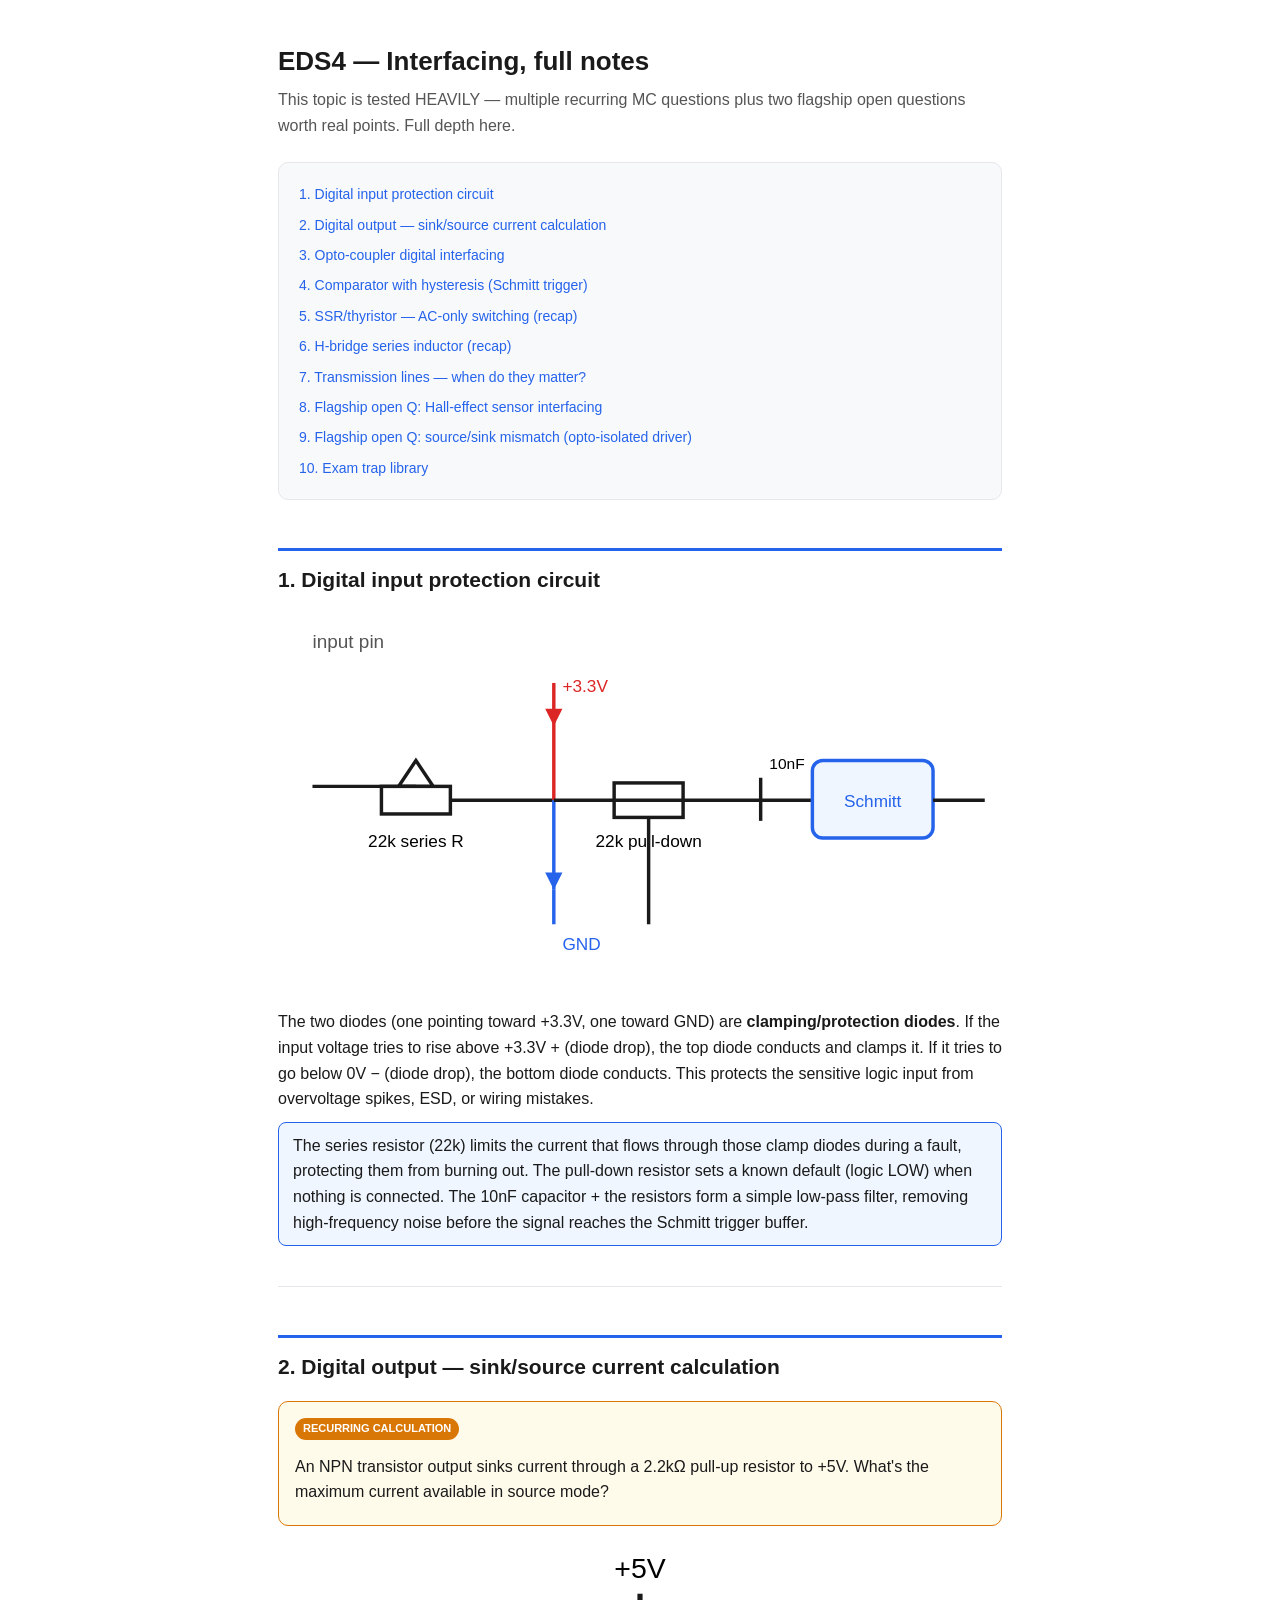
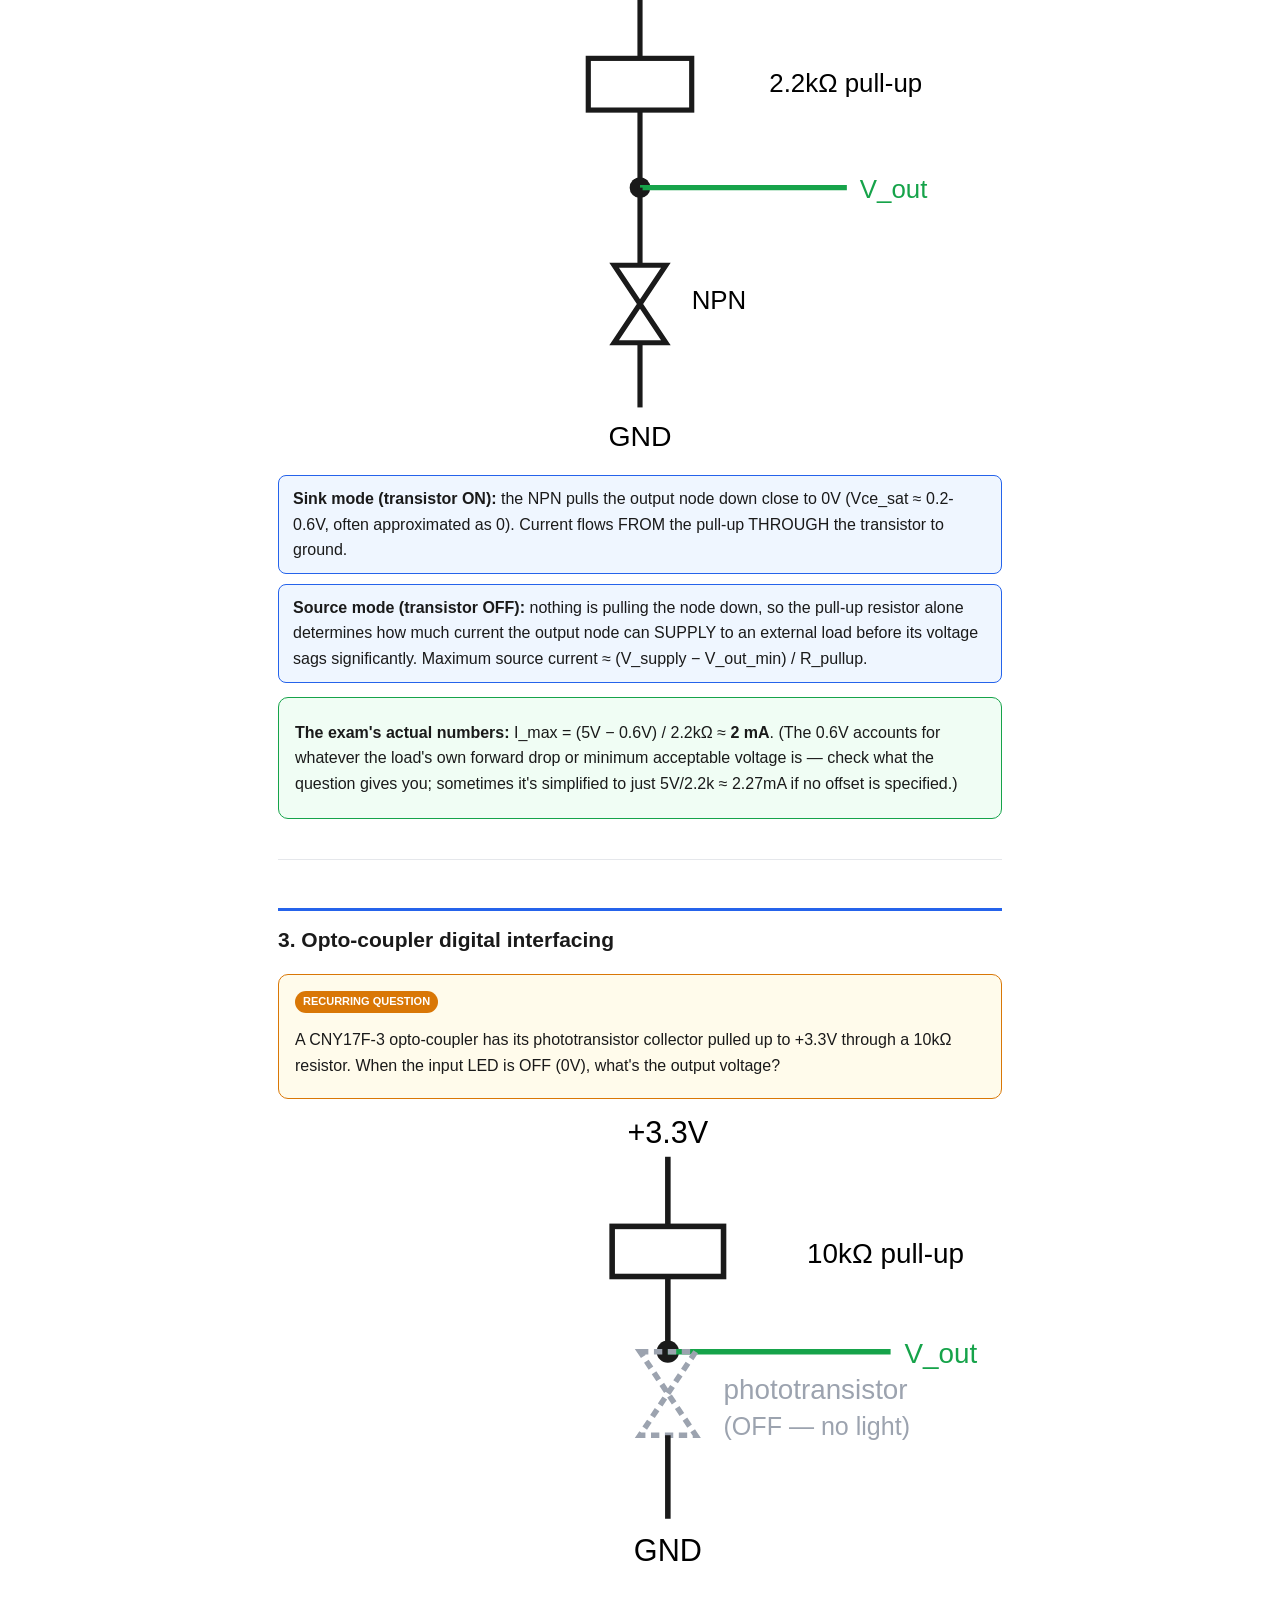
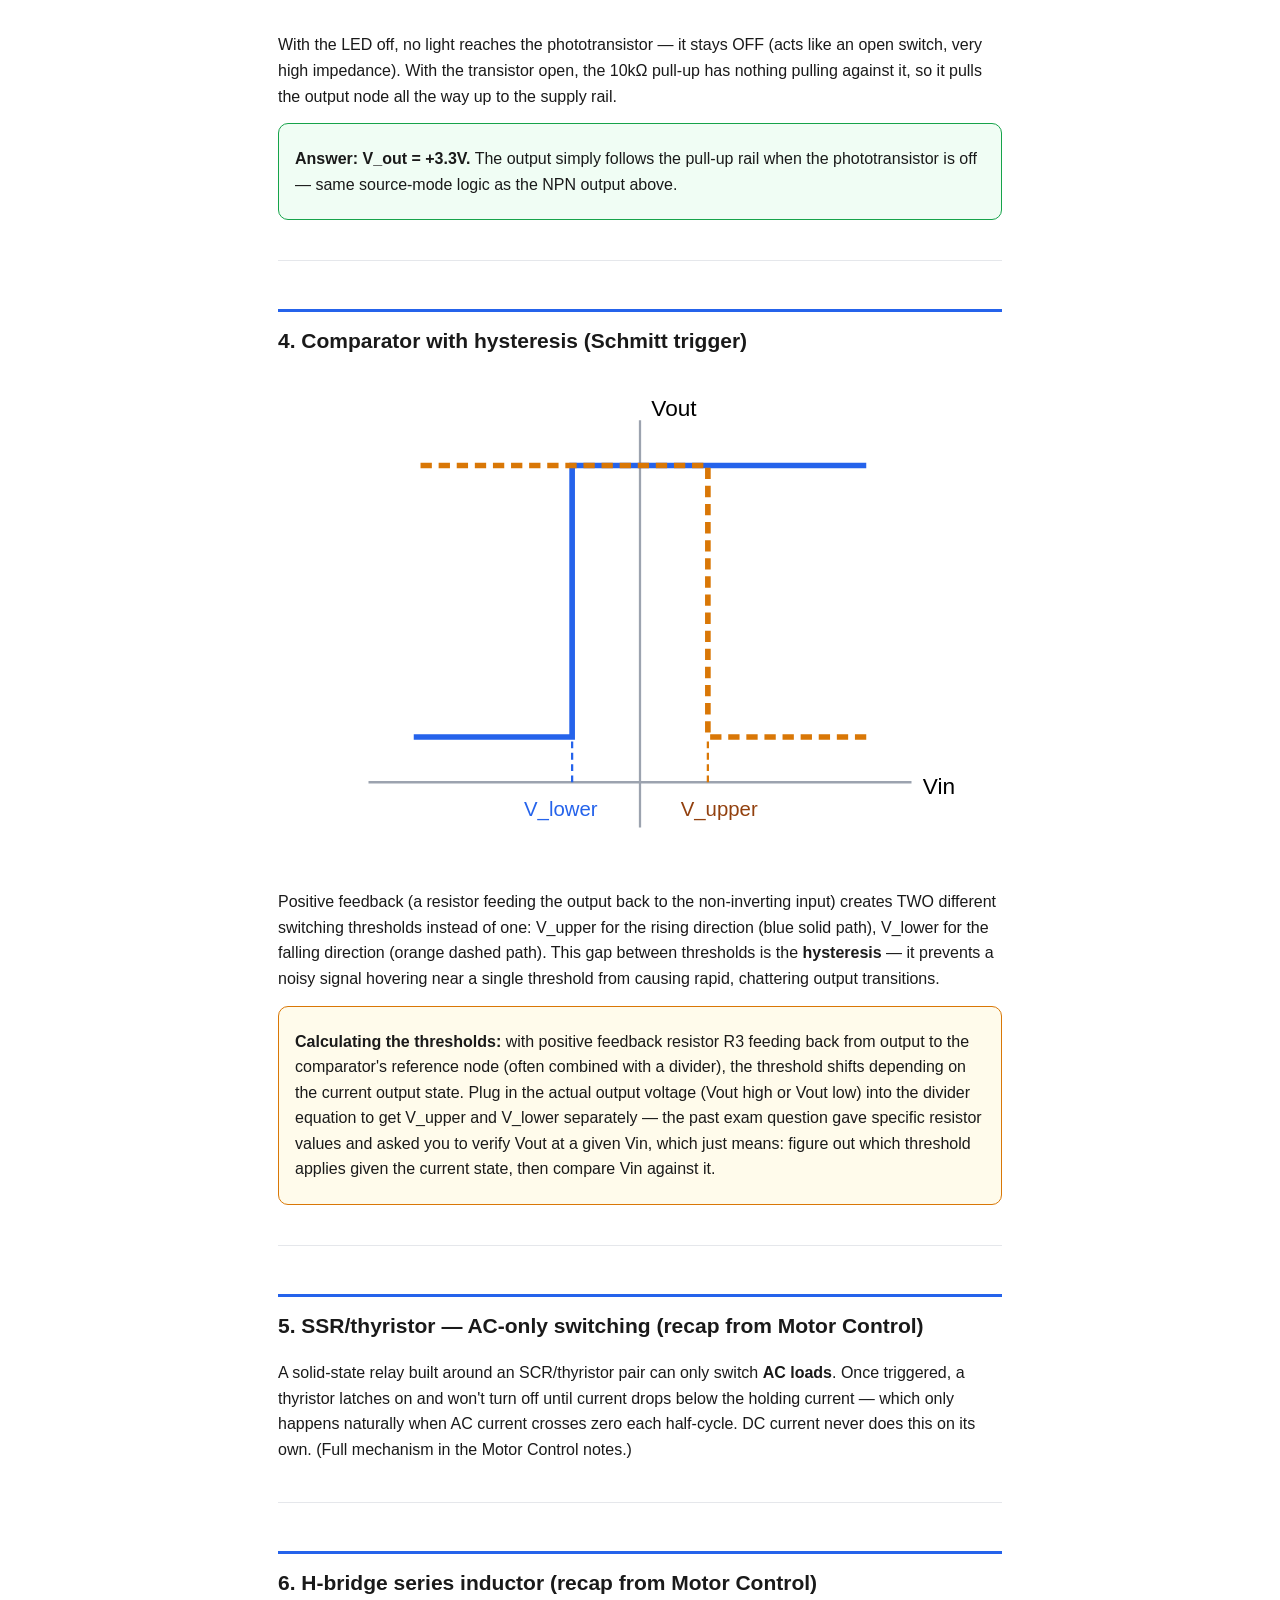
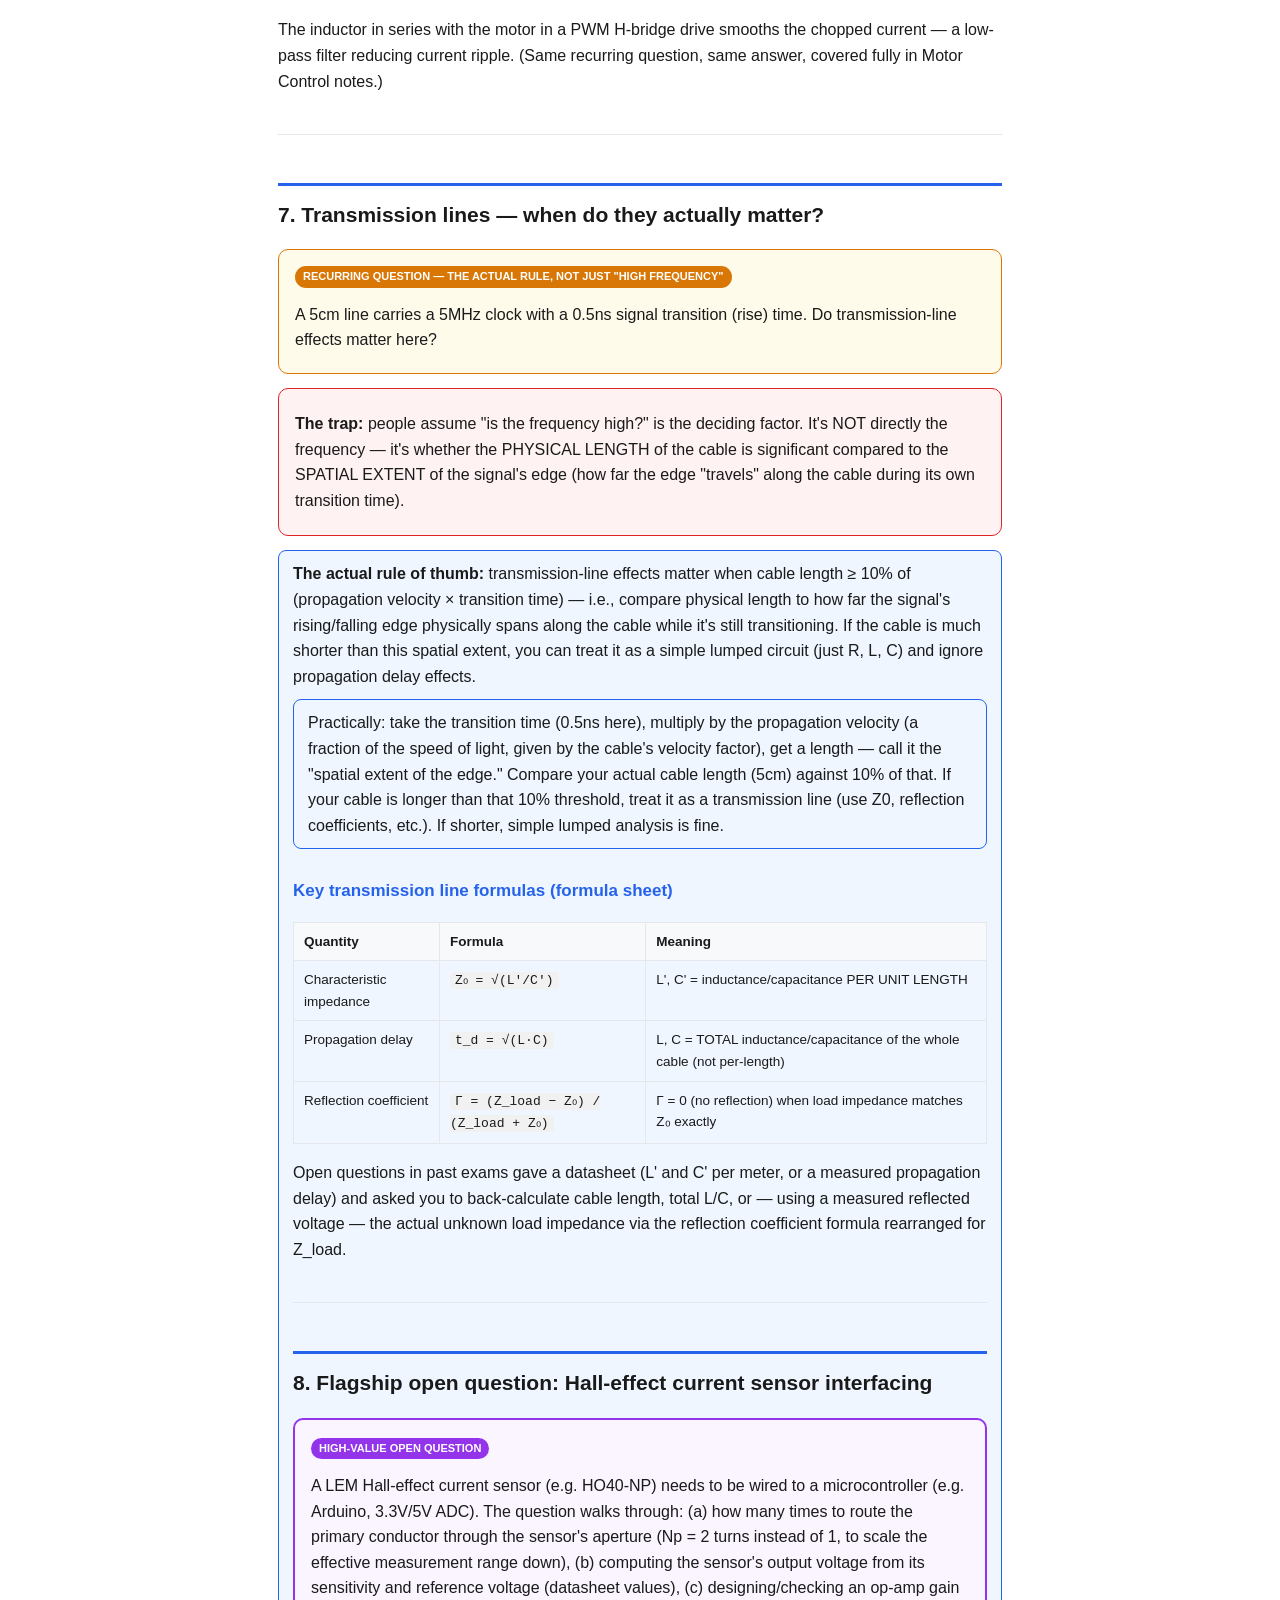
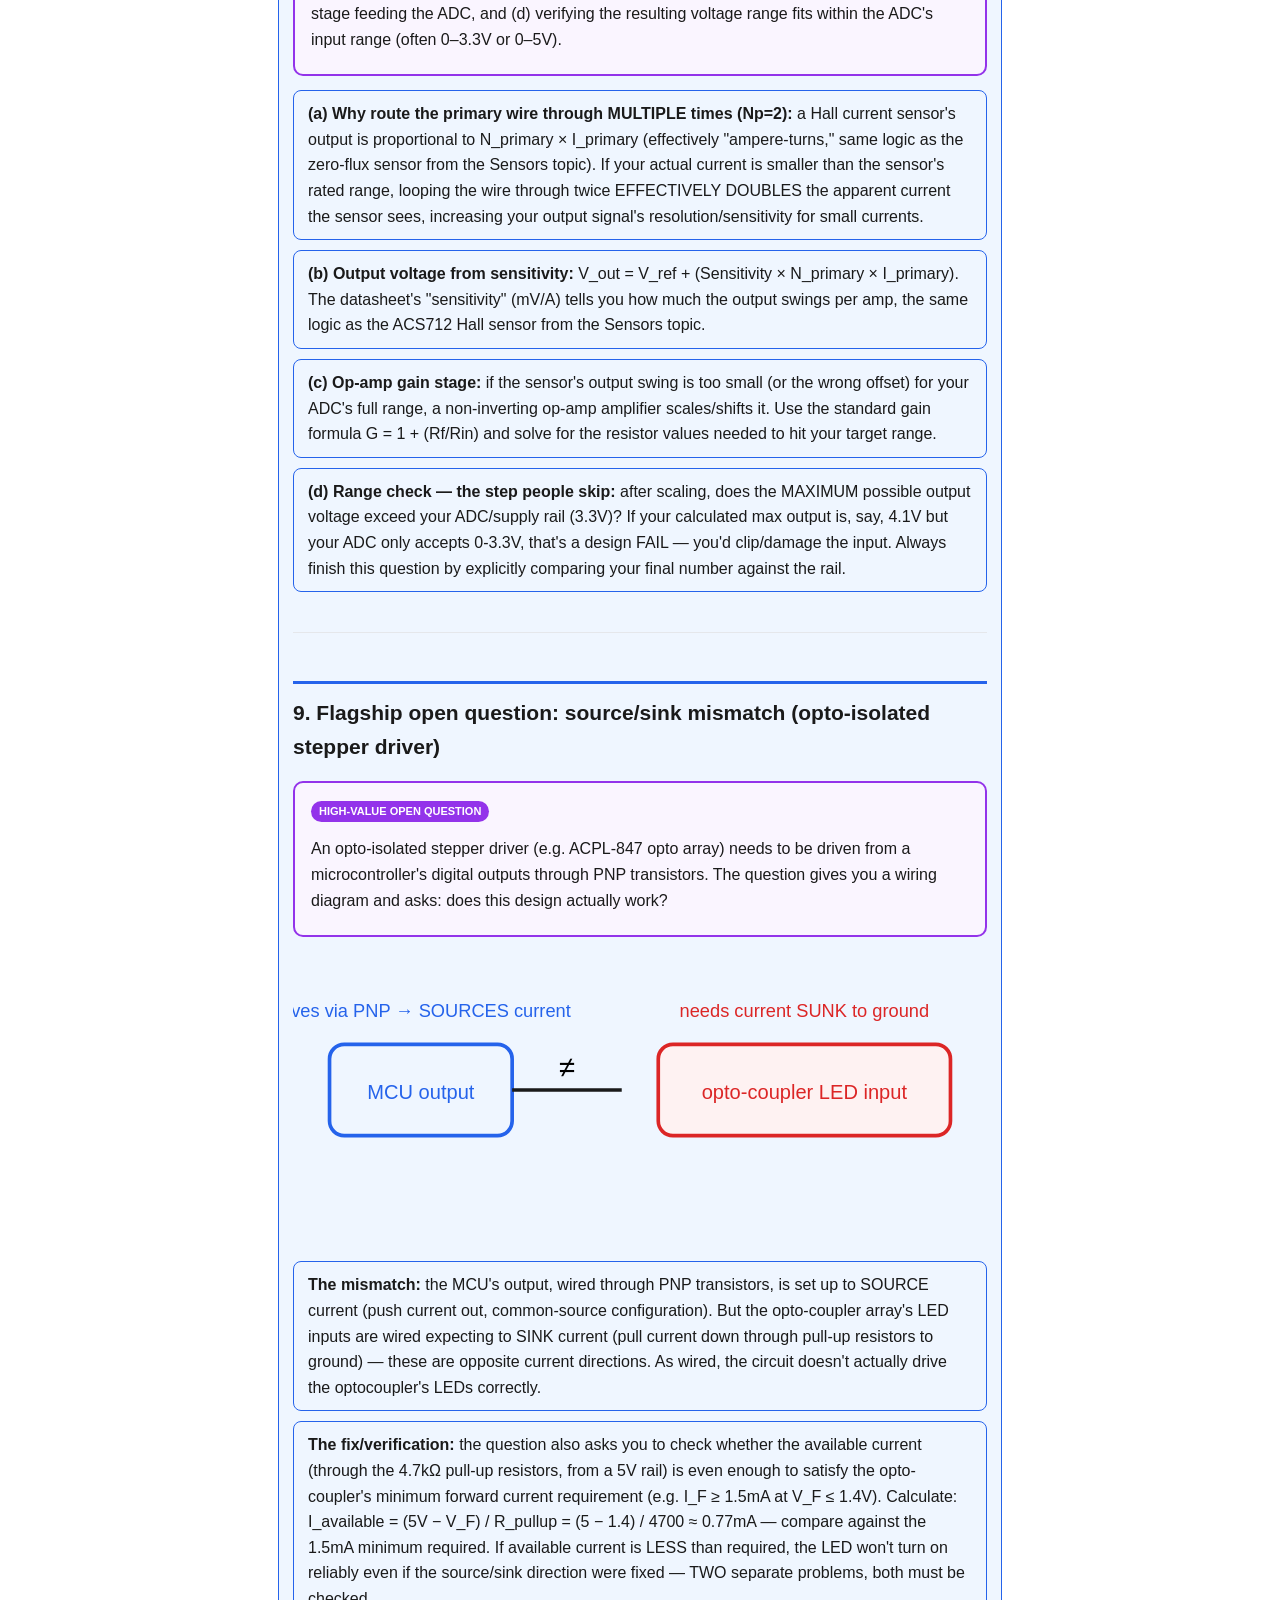
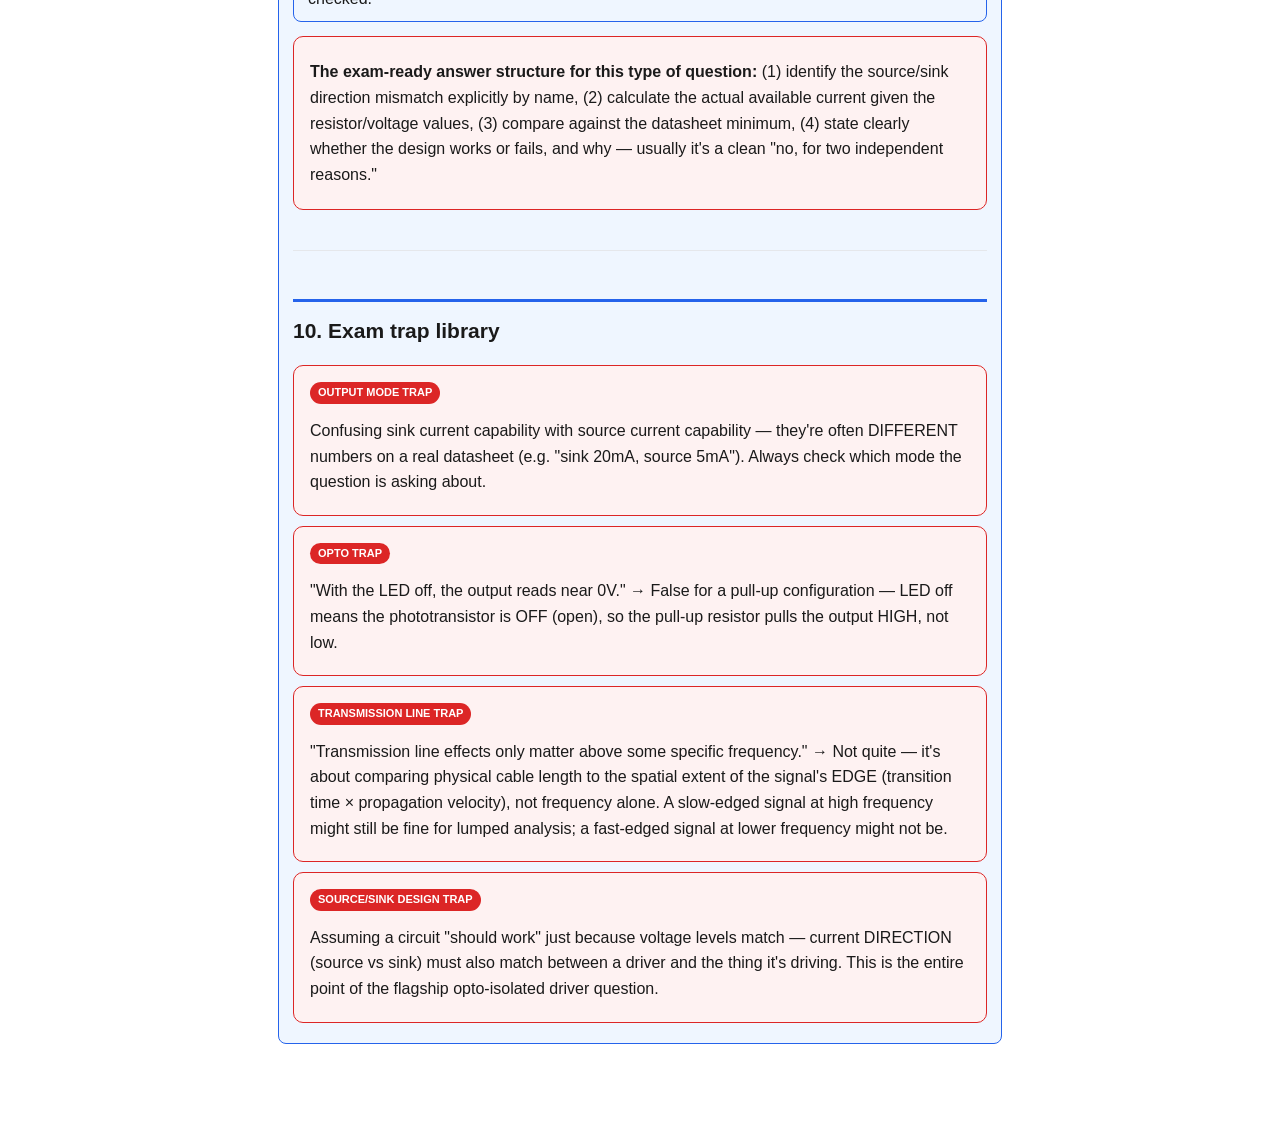
==== interfacing-notes.html @ 842807e8 "Add interfacing notes: digital I/O, opto-couplers, Schmitt trigger, transmission lines, flagship ope" ====
<!DOCTYPE html>
<html lang="en">
<head>
<meta charset="UTF-8">
<meta name="viewport" content="width=device-width, initial-scale=1.0">
<title>EDS4 Interfacing — Full Notes</title>
<style>
  :root {
    --bg: #ffffff; --ink: #1a1a1a; --sub: #555; --accent: #2563eb;
    --red: #dc2626; --green: #16a34a; --amber: #d97706; --bgcard: #f8f9fb; --border: #e5e7eb;
  }
  * { box-sizing: border-box; }
  body { margin: 0; font-family: -apple-system, BlinkMacSystemFont, 'Segoe UI', Roboto, sans-serif;
    color: var(--ink); background: var(--bg); line-height: 1.6; }
  .wrap { max-width: 760px; margin: 0 auto; padding: 24px 18px 80px; }
  h1 { font-size: 26px; margin-bottom: 4px; }
  .subtitle { color: var(--sub); margin-top: 0; margin-bottom: 24px; }
  h2 { font-size: 21px; margin-top: 48px; padding-top: 12px; border-top: 3px solid var(--accent); }
  h3 { font-size: 17px; margin-top: 28px; color: var(--accent); }
  p { margin: 8px 0; }
  .box { background: var(--bgcard); border: 1px solid var(--border); border-radius: 10px; padding: 14px 16px; margin: 14px 0; }
  .box.green { background: #f0fdf4; border-color: var(--green); }
  .box.red { background: #fef2f2; border-color: var(--red); }
  .box.amber { background: #fffbeb; border-color: var(--amber); }
  .diagram { display: flex; justify-content: center; margin: 16px 0; }
  .diagram svg { max-width: 100%; height: auto; }
  table { width: 100%; border-collapse: collapse; margin: 16px 0; font-size: 13.5px; }
  th, td { border: 1px solid var(--border); padding: 8px 10px; text-align: left; vertical-align: top; }
  th { background: var(--bgcard); font-weight: 700; }
  .toc { background: var(--bgcard); border: 1px solid var(--border); border-radius: 10px; padding: 16px 20px; }
  .toc a { display: block; padding: 4px 0; color: var(--accent); text-decoration: none; font-size: 14px; }
  code { background: #f1f1f1; padding: 1px 5px; border-radius: 4px; font-size: 13px; }
  .step { background: #eff6ff; border: 1px solid var(--accent); border-radius: 8px; padding: 10px 14px; margin: 10px 0; }
  hr { border: none; border-top: 1px solid var(--border); margin: 40px 0; }
  .trap { background: #fef2f2; border: 1px solid var(--red); border-radius: 10px; padding: 12px 16px; margin: 10px 0; }
  .trap .tag { display: inline-block; background: var(--red); color: white; font-size: 11px; font-weight: 700;
    padding: 2px 8px; border-radius: 12px; margin-bottom: 6px; text-transform: uppercase; }
  .recurring { background: #fffbeb; border: 1px solid var(--amber); border-radius: 10px; padding: 12px 16px; margin: 10px 0; }
  .recurring .tag { display: inline-block; background: var(--amber); color: white; font-size: 11px; font-weight: 700;
    padding: 2px 8px; border-radius: 12px; margin-bottom: 6px; text-transform: uppercase; }
  .flagship { background: #faf5ff; border: 2px solid #9333ea; border-radius: 10px; padding: 14px 16px; margin: 14px 0; }
  .flagship .tag { display: inline-block; background: #9333ea; color: white; font-size: 11px; font-weight: 700;
    padding: 2px 8px; border-radius: 12px; margin-bottom: 6px; text-transform: uppercase; }
</style>
</head>
<body>
<div class="wrap">

<h1>EDS4 — Interfacing, full notes</h1>
<p class="subtitle">This topic is tested HEAVILY — multiple recurring MC questions plus two flagship open questions worth real points. Full depth here.</p>

<div class="toc">
  <a href="#input">1. Digital input protection circuit</a>
  <a href="#output">2. Digital output — sink/source current calculation</a>
  <a href="#opto">3. Opto-coupler digital interfacing</a>
  <a href="#schmitt">4. Comparator with hysteresis (Schmitt trigger)</a>
  <a href="#ssr">5. SSR/thyristor — AC-only switching (recap)</a>
  <a href="#hbridge">6. H-bridge series inductor (recap)</a>
  <a href="#tline">7. Transmission lines — when do they matter?</a>
  <a href="#flagship1">8. Flagship open Q: Hall-effect sensor interfacing</a>
  <a href="#flagship2">9. Flagship open Q: source/sink mismatch (opto-isolated driver)</a>
  <a href="#traps">10. Exam trap library</a>
</div>

<!-- ============================================================ -->
<h2 id="input">1. Digital input protection circuit</h2>
<div class="diagram">
<svg viewBox="0 0 420 220" xmlns="http://www.w3.org/2000/svg">
<text x="20" y="20" font-size="11" fill="#555">input pin</text>
<line x1="20" y1="100" x2="80" y2="100" stroke="#1a1a1a" stroke-width="2"/>
<path d="M 80,85 l10,15 l-20,0 z" fill="none" stroke="#1a1a1a" stroke-width="2"/>
<rect x="60" y="100" width="40" height="16" fill="none" stroke="#1a1a1a" stroke-width="2"/>
<text x="80" y="135" text-anchor="middle" font-size="10">22k series R</text>
<line x1="100" y1="108" x2="160" y2="108" stroke="#1a1a1a" stroke-width="2"/>
<line x1="160" y1="40" x2="160" y2="60" stroke="#dc2626" stroke-width="2"/>
<path d="M 155,55 l5,10 l5,-10 z" fill="#dc2626"/>
<line x1="160" y1="60" x2="160" y2="108" stroke="#dc2626" stroke-width="2"/>
<text x="165" y="45" font-size="10" fill="#dc2626">+3.3V</text>
<line x1="160" y1="108" x2="160" y2="160" stroke="#2563eb" stroke-width="2"/>
<path d="M 155,150 l5,10 l5,-10 z" fill="#2563eb"/>
<line x1="160" y1="160" x2="160" y2="180" stroke="#2563eb" stroke-width="2"/>
<text x="165" y="195" font-size="10" fill="#2563eb">GND</text>
<rect x="195" y="98" width="40" height="20" fill="none" stroke="#1a1a1a" stroke-width="2"/>
<text x="215" y="135" text-anchor="middle" font-size="10">22k pull-down</text>
<line x1="215" y1="118" x2="215" y2="180" stroke="#1a1a1a" stroke-width="2"/>
<line x1="160" y1="108" x2="280" y2="108" stroke="#1a1a1a" stroke-width="2"/>
<line x1="280" y1="95" x2="280" y2="120" stroke="#1a1a1a" stroke-width="2"/>
<line x1="280" y1="108" x2="310" y2="108" stroke="#1a1a1a" stroke-width="2"/>
<text x="285" y="90" font-size="9">10nF</text>
<rect x="310" y="85" width="70" height="45" rx="6" fill="#eff6ff" stroke="#2563eb" stroke-width="2"/>
<text x="345" y="112" text-anchor="middle" font-size="10" fill="#2563eb">Schmitt</text>
<line x1="380" y1="108" x2="410" y2="108" stroke="#1a1a1a" stroke-width="2"/>
</svg>
</div>
<p>The two diodes (one pointing toward +3.3V, one toward GND) are <b>clamping/protection diodes</b>. If the input voltage tries to rise above +3.3V + (diode drop), the top diode conducts and clamps it. If it tries to go below 0V − (diode drop), the bottom diode conducts. This protects the sensitive logic input from overvoltage spikes, ESD, or wiring mistakes.</p>
<div class="step">The series resistor (22k) limits the current that flows through those clamp diodes during a fault, protecting them from burning out. The pull-down resistor sets a known default (logic LOW) when nothing is connected. The 10nF capacitor + the resistors form a simple low-pass filter, removing high-frequency noise before the signal reaches the Schmitt trigger buffer.</div>

<hr>
<!-- ============================================================ -->
<h2 id="output">2. Digital output — sink/source current calculation</h2>
<div class="recurring"><span class="tag">Recurring calculation</span>
<p>An NPN transistor output sinks current through a 2.2kΩ pull-up resistor to +5V. What's the maximum current available in source mode?</p>
</div>
<div class="diagram">
<svg viewBox="0 0 280 200" xmlns="http://www.w3.org/2000/svg">
<line x1="140" y1="20" x2="140" y2="45" stroke="#1a1a1a" stroke-width="2"/>
<text x="140" y="14" text-anchor="middle" font-size="11">+5V</text>
<rect x="120" y="45" width="40" height="20" fill="none" stroke="#1a1a1a" stroke-width="2"/>
<text x="190" y="58" font-size="10">2.2kΩ pull-up</text>
<line x1="140" y1="65" x2="140" y2="95" stroke="#1a1a1a" stroke-width="2"/>
<circle cx="140" cy="95" r="4" fill="#1a1a1a"/>
<line x1="140" y1="95" x2="220" y2="95" stroke="#16a34a" stroke-width="2"/>
<text x="225" y="99" font-size="10" fill="#16a34a">V_out</text>
<line x1="140" y1="95" x2="140" y2="125" stroke="#1a1a1a" stroke-width="2"/>
<path d="M 130,125 L 150,125 L 130,155 L 150,155 Z" fill="none" stroke="#1a1a1a" stroke-width="2"/>
<text x="160" y="142" font-size="10">NPN</text>
<line x1="140" y1="155" x2="140" y2="180" stroke="#1a1a1a" stroke-width="2"/>
<text x="140" y="195" text-anchor="middle" font-size="11">GND</text>
</svg>
</div>
<div class="step"><b>Sink mode (transistor ON):</b> the NPN pulls the output node down close to 0V (Vce_sat ≈ 0.2-0.6V, often approximated as 0). Current flows FROM the pull-up THROUGH the transistor to ground.</div>
<div class="step"><b>Source mode (transistor OFF):</b> nothing is pulling the node down, so the pull-up resistor alone determines how much current the output node can SUPPLY to an external load before its voltage sags significantly. Maximum source current ≈ (V_supply − V_out_min) / R_pullup.</div>
<div class="box green">
<p><b>The exam's actual numbers:</b> I_max = (5V − 0.6V) / 2.2kΩ ≈ <b>2 mA</b>. (The 0.6V accounts for whatever the load's own forward drop or minimum acceptable voltage is — check what the question gives you; sometimes it's simplified to just 5V/2.2k ≈ 2.27mA if no offset is specified.)</p>
</div>

<hr>
<!-- ============================================================ -->
<h2 id="opto">3. Opto-coupler digital interfacing</h2>
<div class="recurring"><span class="tag">Recurring question</span>
<p>A CNY17F-3 opto-coupler has its phototransistor collector pulled up to +3.3V through a 10kΩ resistor. When the input LED is OFF (0V), what's the output voltage?</p>
</div>
<div class="diagram">
<svg viewBox="0 0 260 180" xmlns="http://www.w3.org/2000/svg">
<line x1="140" y1="15" x2="140" y2="40" stroke="#1a1a1a" stroke-width="2"/>
<text x="140" y="10" text-anchor="middle" font-size="11">+3.3V</text>
<rect x="120" y="40" width="40" height="18" fill="none" stroke="#1a1a1a" stroke-width="2"/>
<text x="190" y="53" font-size="10">10kΩ pull-up</text>
<line x1="140" y1="58" x2="140" y2="85" stroke="#1a1a1a" stroke-width="2"/>
<circle cx="140" cy="85" r="4" fill="#1a1a1a"/>
<line x1="140" y1="85" x2="220" y2="85" stroke="#16a34a" stroke-width="2"/>
<text x="225" y="89" font-size="10" fill="#16a34a">V_out</text>
<path d="M 130,85 L 150,85 L 130,115 L 150,115 Z" fill="none" stroke="#9ca3af" stroke-width="2" stroke-dasharray="3,2"/>
<text x="160" y="102" font-size="10" fill="#9ca3af">phototransistor</text>
<text x="160" y="115" font-size="9" fill="#9ca3af">(OFF — no light)</text>
<line x1="140" y1="115" x2="140" y2="145" stroke="#1a1a1a" stroke-width="2"/>
<text x="140" y="160" text-anchor="middle" font-size="11">GND</text>
</svg>
</div>
<p>With the LED off, no light reaches the phototransistor — it stays OFF (acts like an open switch, very high impedance). With the transistor open, the 10kΩ pull-up has nothing pulling against it, so it pulls the output node all the way up to the supply rail.</p>
<div class="box green"><p><b>Answer: V_out = +3.3V.</b> The output simply follows the pull-up rail when the phototransistor is off — same source-mode logic as the NPN output above.</p></div>

<hr>
<!-- ============================================================ -->
<h2 id="schmitt">4. Comparator with hysteresis (Schmitt trigger)</h2>
<div class="diagram">
<svg viewBox="0 0 320 220" xmlns="http://www.w3.org/2000/svg">
<line x1="40" y1="180" x2="280" y2="180" stroke="#9ca3af"/><line x1="160" y1="200" x2="160" y2="20" stroke="#9ca3af"/>
<text x="285" y="185" font-size="10">Vin</text><text x="165" y="18" font-size="10">Vout</text>
<path d="M 60,160 L 130,160 L 130,40 L 260,40" fill="none" stroke="#2563eb" stroke-width="2.5"/>
<path d="M 260,160 L 190,160 L 190,40 L 60,40" fill="none" stroke="#d97706" stroke-width="2.5" stroke-dasharray="5,3"/>
<line x1="130" y1="180" x2="130" y2="160" stroke="#2563eb" stroke-width="1" stroke-dasharray="3,2"/>
<line x1="190" y1="180" x2="190" y2="160" stroke="#d97706" stroke-width="1" stroke-dasharray="3,2"/>
<text x="125" y="195" text-anchor="middle" font-size="9" fill="#2563eb">V_lower</text>
<text x="195" y="195" text-anchor="middle" font-size="9" fill="#92400e">V_upper</text>
</svg>
</div>
<p>Positive feedback (a resistor feeding the output back to the non-inverting input) creates TWO different switching thresholds instead of one: V_upper for the rising direction (blue solid path), V_lower for the falling direction (orange dashed path). This gap between thresholds is the <b>hysteresis</b> — it prevents a noisy signal hovering near a single threshold from causing rapid, chattering output transitions.</p>
<div class="box amber"><p><b>Calculating the thresholds:</b> with positive feedback resistor R3 feeding back from output to the comparator's reference node (often combined with a divider), the threshold shifts depending on the current output state. Plug in the actual output voltage (Vout high or Vout low) into the divider equation to get V_upper and V_lower separately — the past exam question gave specific resistor values and asked you to verify Vout at a given Vin, which just means: figure out which threshold applies given the current state, then compare Vin against it.</p></div>

<hr>
<!-- ============================================================ -->
<h2 id="ssr">5. SSR/thyristor — AC-only switching (recap from Motor Control)</h2>
<p>A solid-state relay built around an SCR/thyristor pair can only switch <b>AC loads</b>. Once triggered, a thyristor latches on and won't turn off until current drops below the holding current — which only happens naturally when AC current crosses zero each half-cycle. DC current never does this on its own. (Full mechanism in the Motor Control notes.)</p>

<hr>
<!-- ============================================================ -->
<h2 id="hbridge">6. H-bridge series inductor (recap from Motor Control)</h2>
<p>The inductor in series with the motor in a PWM H-bridge drive smooths the chopped current — a low-pass filter reducing current ripple. (Same recurring question, same answer, covered fully in Motor Control notes.)</p>

<hr>
<!-- ============================================================ -->
<h2 id="tline">7. Transmission lines — when do they actually matter?</h2>
<div class="recurring"><span class="tag">Recurring question — the actual rule, not just "high frequency"</span>
<p>A 5cm line carries a 5MHz clock with a 0.5ns signal transition (rise) time. Do transmission-line effects matter here?</p>
</div>
<div class="box red">
<p><b>The trap:</b> people assume "is the frequency high?" is the deciding factor. It's NOT directly the frequency — it's whether the PHYSICAL LENGTH of the cable is significant compared to the SPATIAL EXTENT of the signal's edge (how far the edge "travels" along the cable during its own transition time).</p>
</div>
<div class="step"><b>The actual rule of thumb:</b> transmission-line effects matter when cable length ≥ 10% of (propagation velocity × transition time) — i.e., compare physical length to how far the signal's rising/falling edge physically spans along the cable while it's still transitioning. If the cable is much shorter than this spatial extent, you can treat it as a simple lumped circuit (just R, L, C) and ignore propagation delay effects.</p>
<div class="step">Practically: take the transition time (0.5ns here), multiply by the propagation velocity (a fraction of the speed of light, given by the cable's velocity factor), get a length — call it the "spatial extent of the edge." Compare your actual cable length (5cm) against 10% of that. If your cable is longer than that 10% threshold, treat it as a transmission line (use Z0, reflection coefficients, etc.). If shorter, simple lumped analysis is fine.</div>

<h3>Key transmission line formulas (formula sheet)</h3>
<table>
<tr><th>Quantity</th><th>Formula</th><th>Meaning</th></tr>
<tr><td>Characteristic impedance</td><td><code>Z₀ = √(L'/C')</code></td><td>L', C' = inductance/capacitance PER UNIT LENGTH</td></tr>
<tr><td>Propagation delay</td><td><code>t_d = √(L·C)</code></td><td>L, C = TOTAL inductance/capacitance of the whole cable (not per-length)</td></tr>
<tr><td>Reflection coefficient</td><td><code>Γ = (Z_load − Z₀) / (Z_load + Z₀)</code></td><td>Γ = 0 (no reflection) when load impedance matches Z₀ exactly</td></tr>
</table>
<p>Open questions in past exams gave a datasheet (L' and C' per meter, or a measured propagation delay) and asked you to back-calculate cable length, total L/C, or — using a measured reflected voltage — the actual unknown load impedance via the reflection coefficient formula rearranged for Z_load.</p>

<hr>
<!-- ============================================================ -->
<h2 id="flagship1">8. Flagship open question: Hall-effect current sensor interfacing</h2>
<div class="flagship"><span class="tag">High-value open question</span>
<p>A LEM Hall-effect current sensor (e.g. HO40-NP) needs to be wired to a microcontroller (e.g. Arduino, 3.3V/5V ADC). The question walks through: (a) how many times to route the primary conductor through the sensor's aperture (Np = 2 turns instead of 1, to scale the effective measurement range down), (b) computing the sensor's output voltage from its sensitivity and reference voltage (datasheet values), (c) designing/checking an op-amp gain stage feeding the ADC, and (d) verifying the resulting voltage range fits within the ADC's input range (often 0–3.3V or 0–5V).</p>
</div>
<div class="step"><b>(a) Why route the primary wire through MULTIPLE times (Np=2):</b> a Hall current sensor's output is proportional to N_primary × I_primary (effectively "ampere-turns," same logic as the zero-flux sensor from the Sensors topic). If your actual current is smaller than the sensor's rated range, looping the wire through twice EFFECTIVELY DOUBLES the apparent current the sensor sees, increasing your output signal's resolution/sensitivity for small currents.</div>
<div class="step"><b>(b) Output voltage from sensitivity:</b> V_out = V_ref + (Sensitivity × N_primary × I_primary). The datasheet's "sensitivity" (mV/A) tells you how much the output swings per amp, the same logic as the ACS712 Hall sensor from the Sensors topic.</div>
<div class="step"><b>(c) Op-amp gain stage:</b> if the sensor's output swing is too small (or the wrong offset) for your ADC's full range, a non-inverting op-amp amplifier scales/shifts it. Use the standard gain formula G = 1 + (Rf/Rin) and solve for the resistor values needed to hit your target range.</div>
<div class="step"><b>(d) Range check — the step people skip:</b> after scaling, does the MAXIMUM possible output voltage exceed your ADC/supply rail (3.3V)? If your calculated max output is, say, 4.1V but your ADC only accepts 0-3.3V, that's a design FAIL — you'd clip/damage the input. Always finish this question by explicitly comparing your final number against the rail.</div>

<hr>
<!-- ============================================================ -->
<h2 id="flagship2">9. Flagship open question: source/sink mismatch (opto-isolated stepper driver)</h2>
<div class="flagship"><span class="tag">High-value open question</span>
<p>An opto-isolated stepper driver (e.g. ACPL-847 opto array) needs to be driven from a microcontroller's digital outputs through PNP transistors. The question gives you a wiring diagram and asks: does this design actually work?</p>
</div>
<div class="diagram">
<svg viewBox="0 0 380 160" xmlns="http://www.w3.org/2000/svg">
<rect x="20" y="50" width="100" height="50" rx="8" fill="#eff6ff" stroke="#2563eb" stroke-width="2"/>
<text x="70" y="80" text-anchor="middle" font-size="11" fill="#2563eb">MCU output</text>
<text x="70" y="35" text-anchor="middle" font-size="10" fill="#2563eb">drives via PNP → SOURCES current</text>
<line x1="120" y1="75" x2="180" y2="75" stroke="#1a1a1a" stroke-width="2"/>
<text x="150" y="68" text-anchor="middle" font-size="16">≠</text>
<rect x="200" y="50" width="160" height="50" rx="8" fill="#fef2f2" stroke="#dc2626" stroke-width="2"/>
<text x="280" y="80" text-anchor="middle" font-size="11" fill="#dc2626">opto-coupler LED input</text>
<text x="280" y="35" text-anchor="middle" font-size="10" fill="#dc2626">needs current SUNK to ground</text>
</svg>
</div>
<div class="step"><b>The mismatch:</b> the MCU's output, wired through PNP transistors, is set up to SOURCE current (push current out, common-source configuration). But the opto-coupler array's LED inputs are wired expecting to SINK current (pull current down through pull-up resistors to ground) — these are opposite current directions. As wired, the circuit doesn't actually drive the optocoupler's LEDs correctly.</div>
<div class="step"><b>The fix/verification:</b> the question also asks you to check whether the available current (through the 4.7kΩ pull-up resistors, from a 5V rail) is even enough to satisfy the opto-coupler's minimum forward current requirement (e.g. I_F ≥ 1.5mA at V_F ≤ 1.4V). Calculate: I_available = (5V − V_F) / R_pullup = (5 − 1.4) / 4700 ≈ 0.77mA — compare against the 1.5mA minimum required. If available current is LESS than required, the LED won't turn on reliably even if the source/sink direction were fixed — TWO separate problems, both must be checked.</div>
<div class="box red"><p><b>The exam-ready answer structure for this type of question:</b> (1) identify the source/sink direction mismatch explicitly by name, (2) calculate the actual available current given the resistor/voltage values, (3) compare against the datasheet minimum, (4) state clearly whether the design works or fails, and why — usually it's a clean "no, for two independent reasons."</p></div>

<hr>
<!-- ============================================================ -->
<h2 id="traps">10. Exam trap library</h2>

<div class="trap"><span class="tag">Output mode trap</span>
<p>Confusing sink current capability with source current capability — they're often DIFFERENT numbers on a real datasheet (e.g. "sink 20mA, source 5mA"). Always check which mode the question is asking about.</p>
</div>

<div class="trap"><span class="tag">Opto trap</span>
<p>"With the LED off, the output reads near 0V." → False for a pull-up configuration — LED off means the phototransistor is OFF (open), so the pull-up resistor pulls the output HIGH, not low.</p>
</div>

<div class="trap"><span class="tag">Transmission line trap</span>
<p>"Transmission line effects only matter above some specific frequency." → Not quite — it's about comparing physical cable length to the spatial extent of the signal's EDGE (transition time × propagation velocity), not frequency alone. A slow-edged signal at high frequency might still be fine for lumped analysis; a fast-edged signal at lower frequency might not be.</p>
</div>

<div class="trap"><span class="tag">Source/sink design trap</span>
<p>Assuming a circuit "should work" just because voltage levels match — current DIRECTION (source vs sink) must also match between a driver and the thing it's driving. This is the entire point of the flagship opto-isolated driver question.</p>
</div>

</div>
</body>
</html>
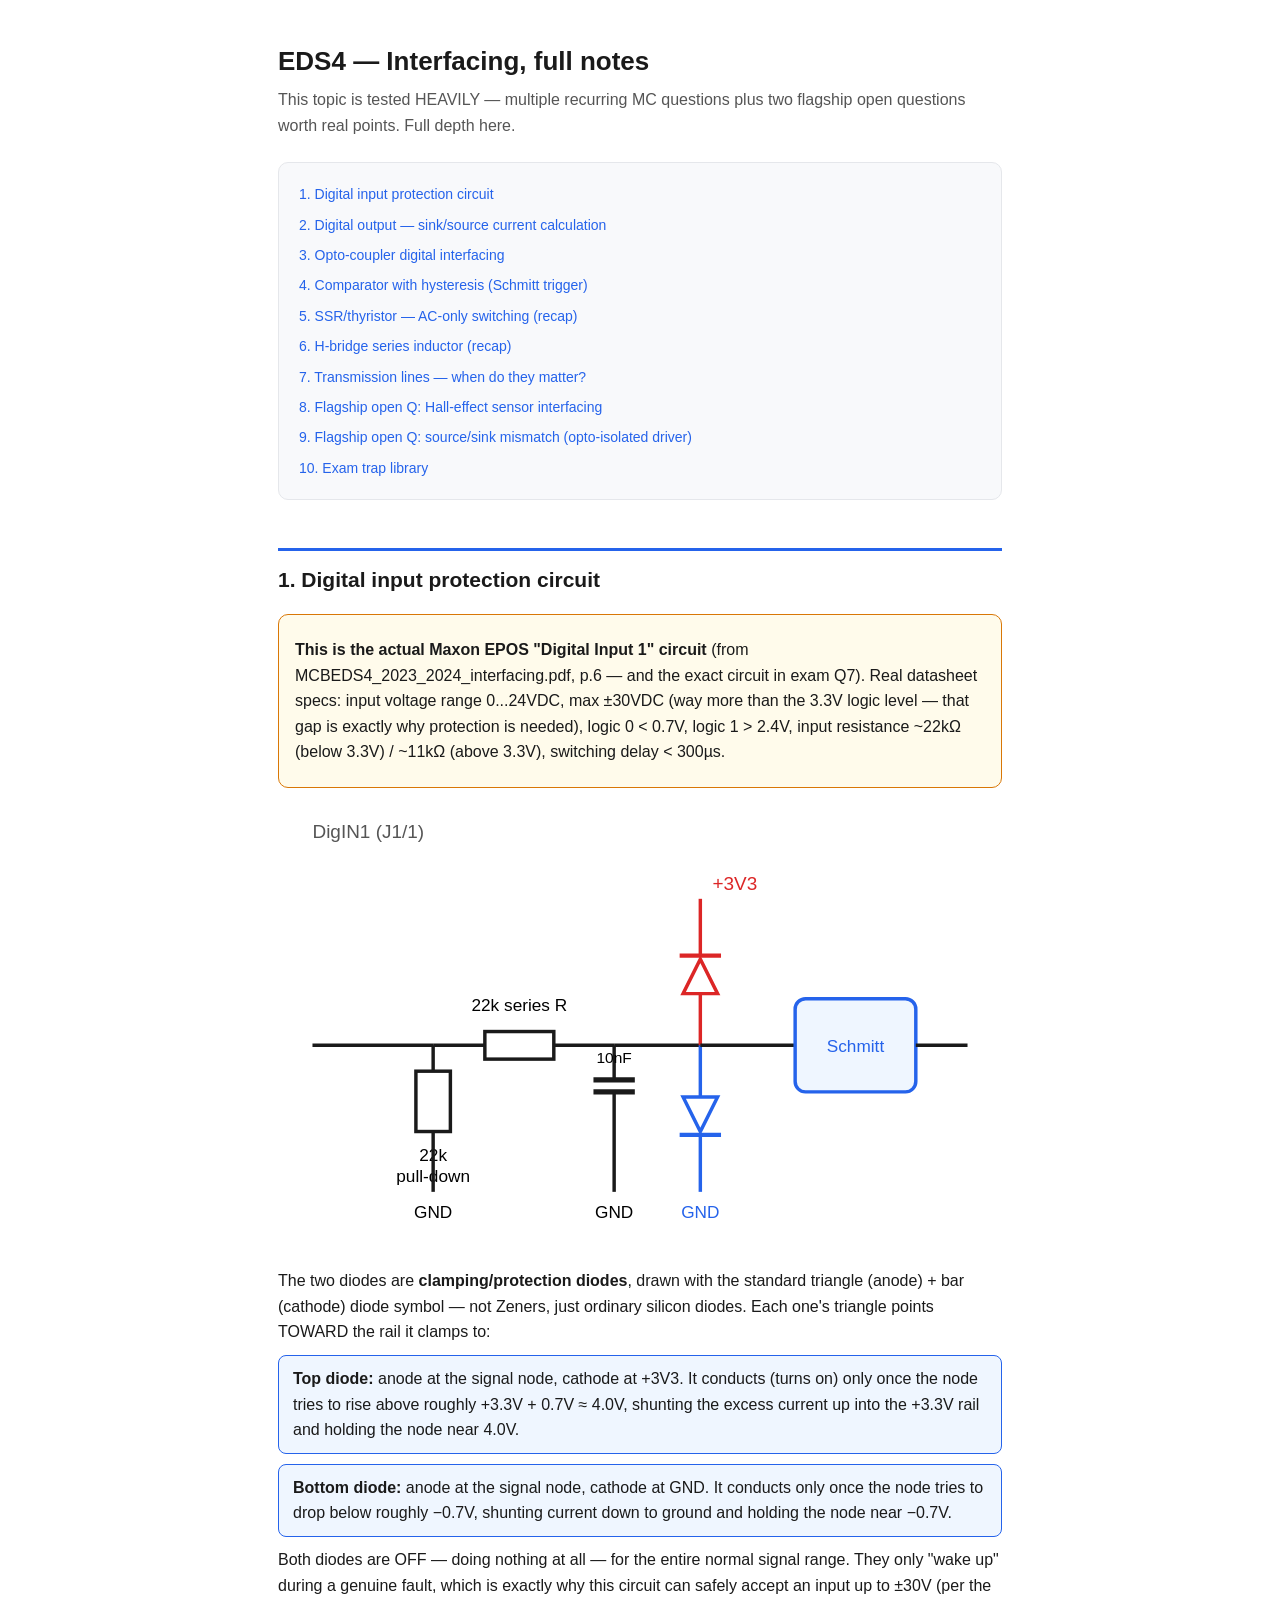
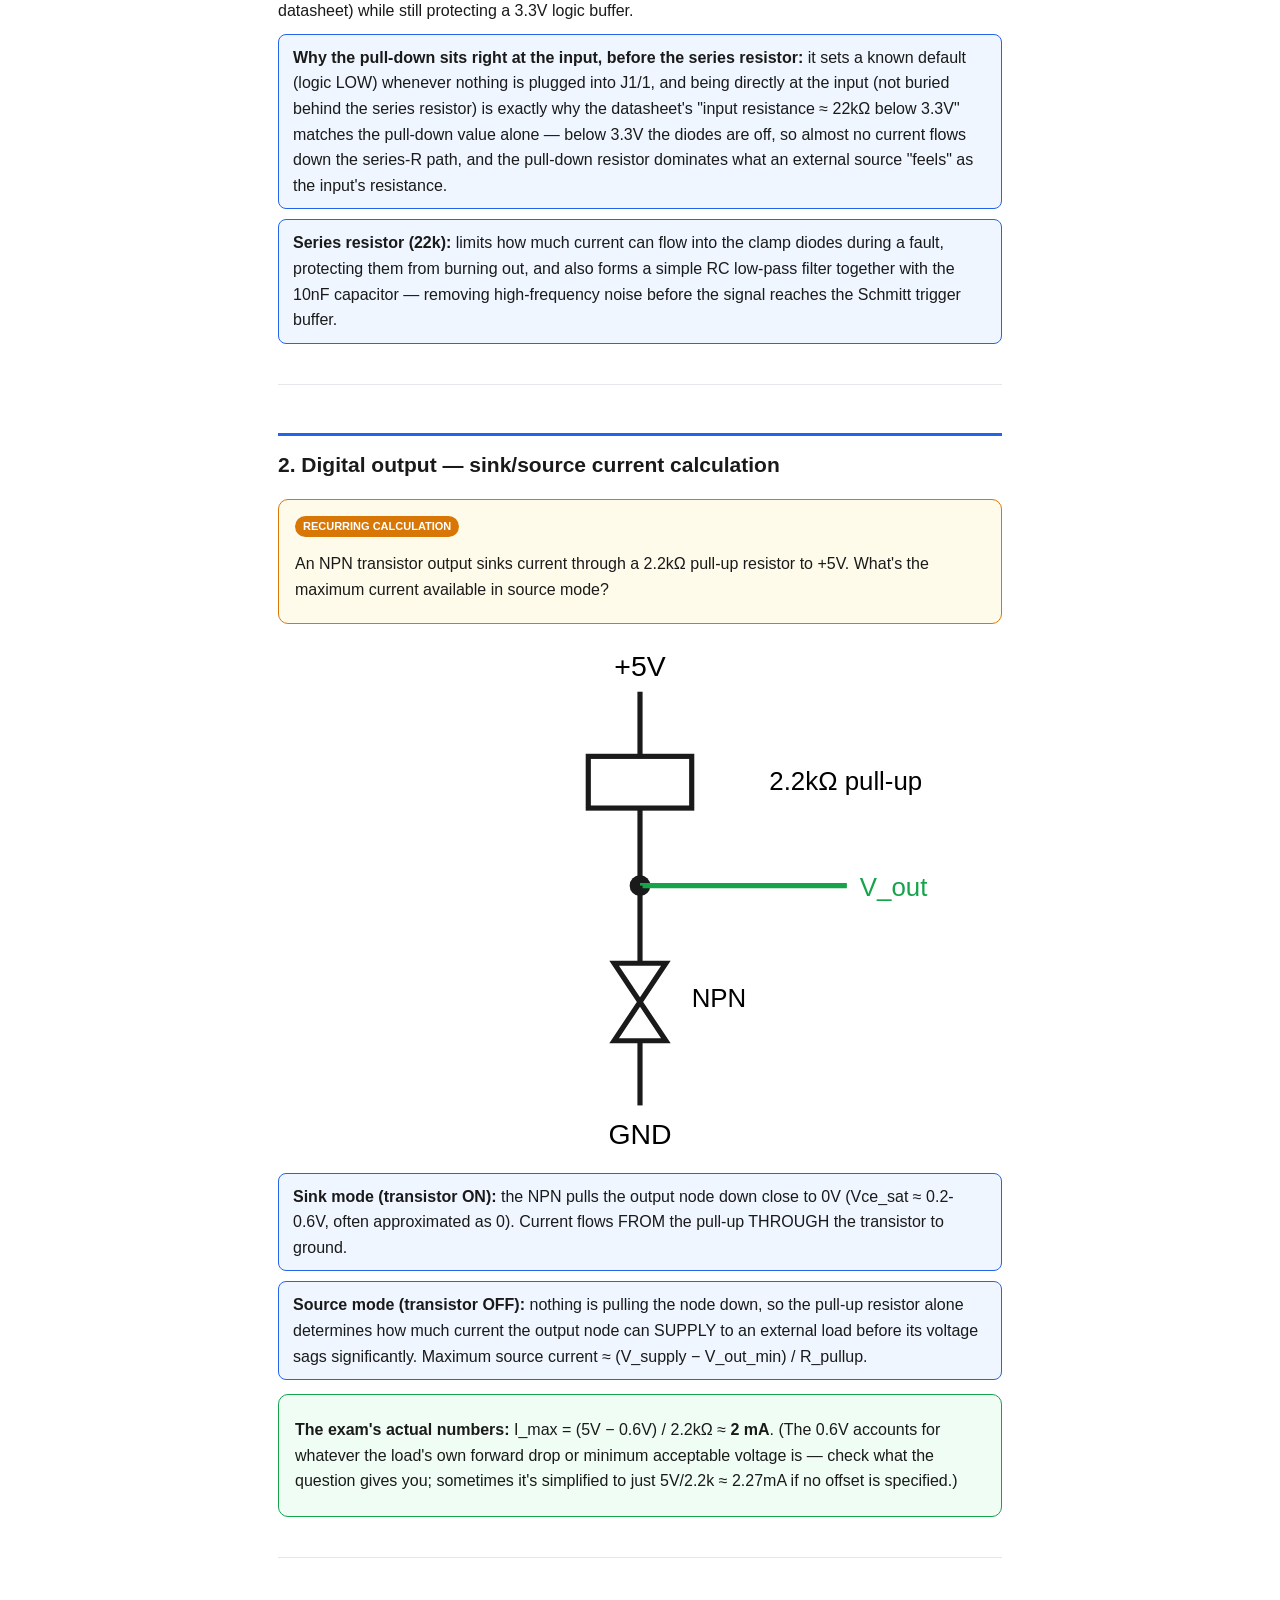
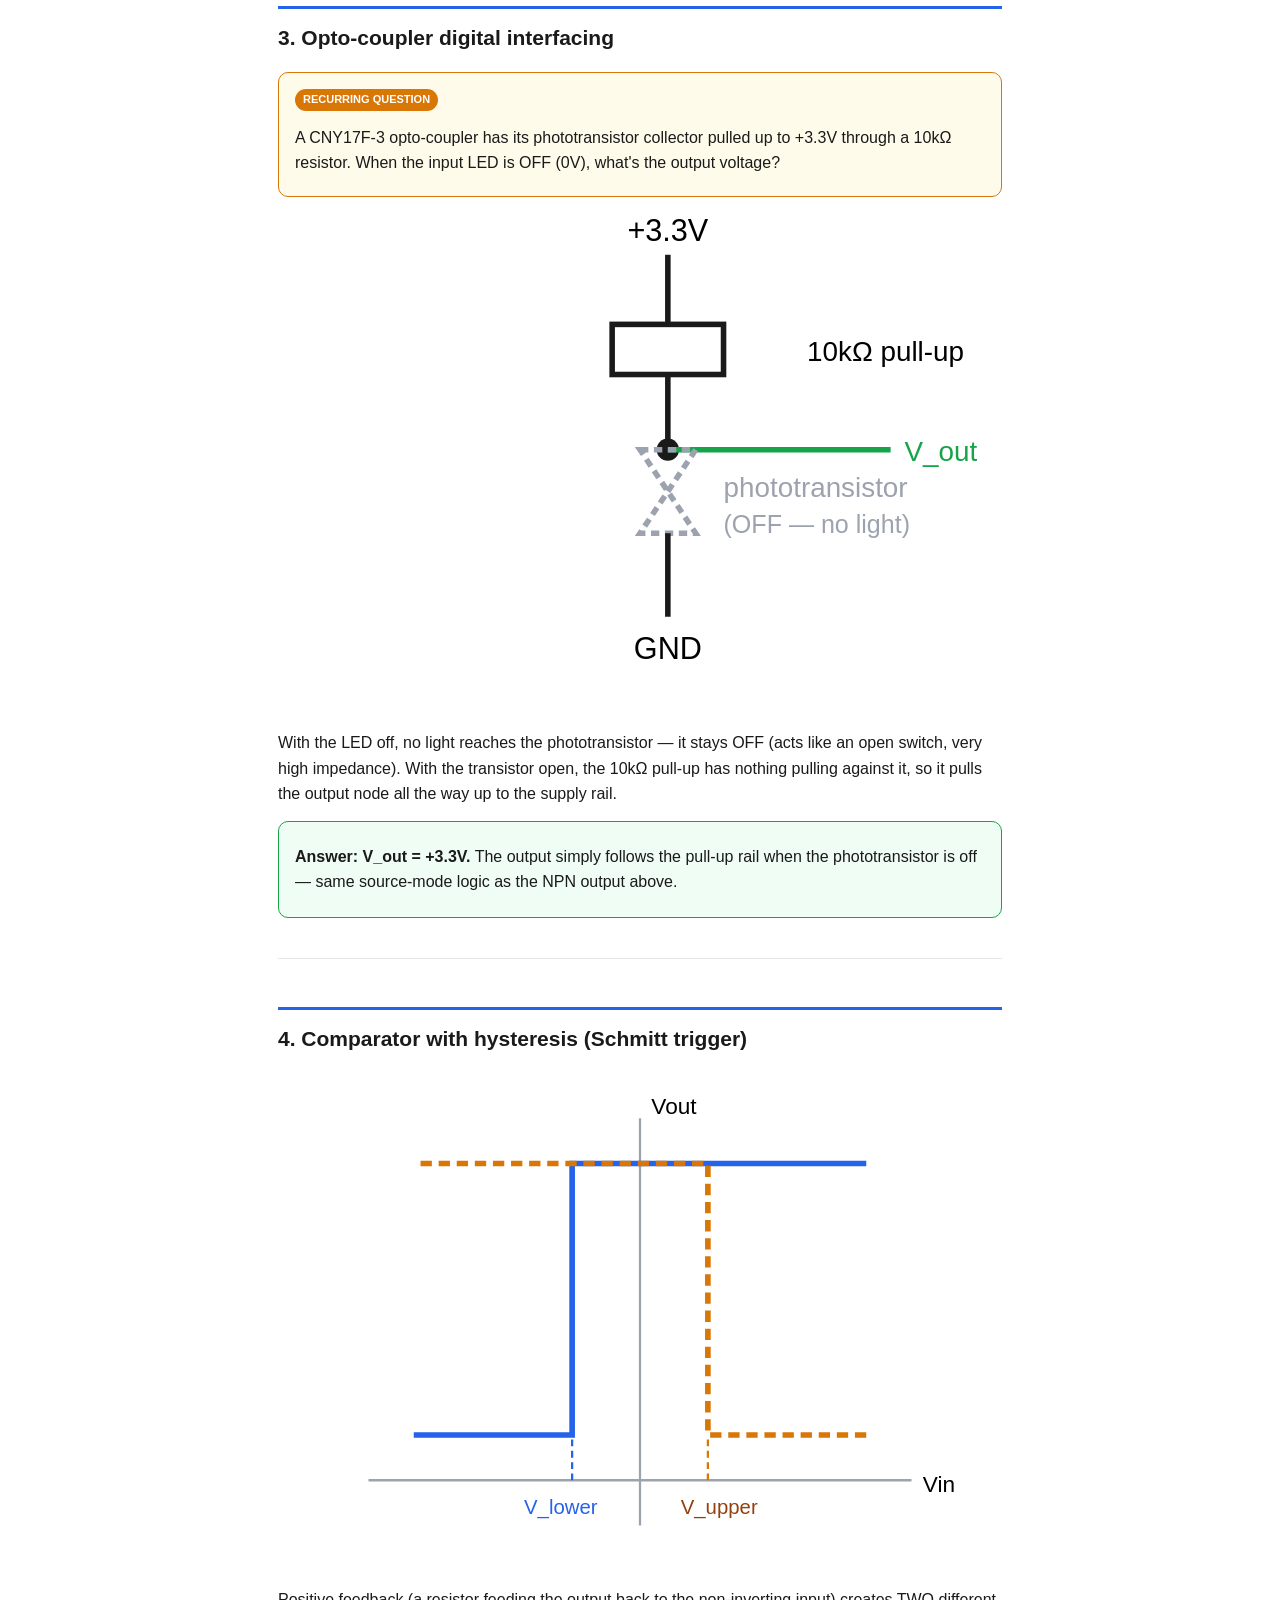
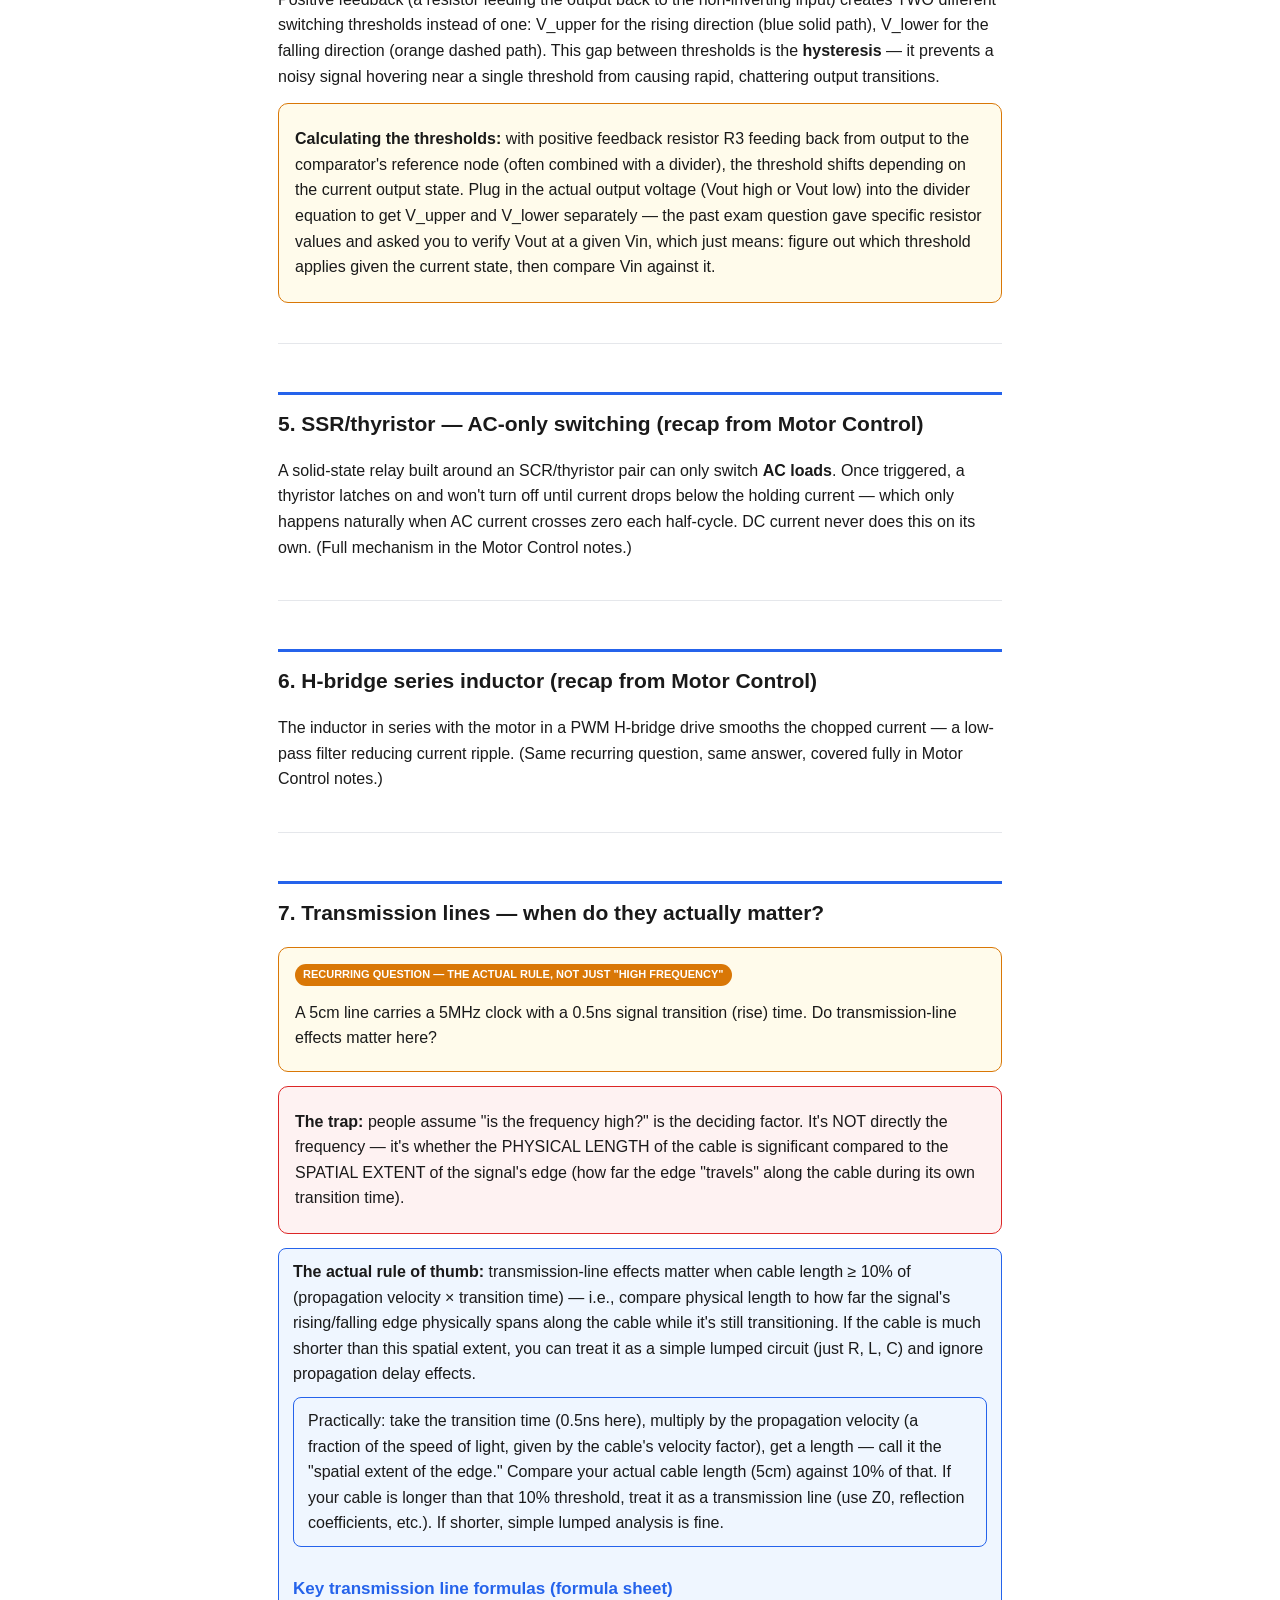
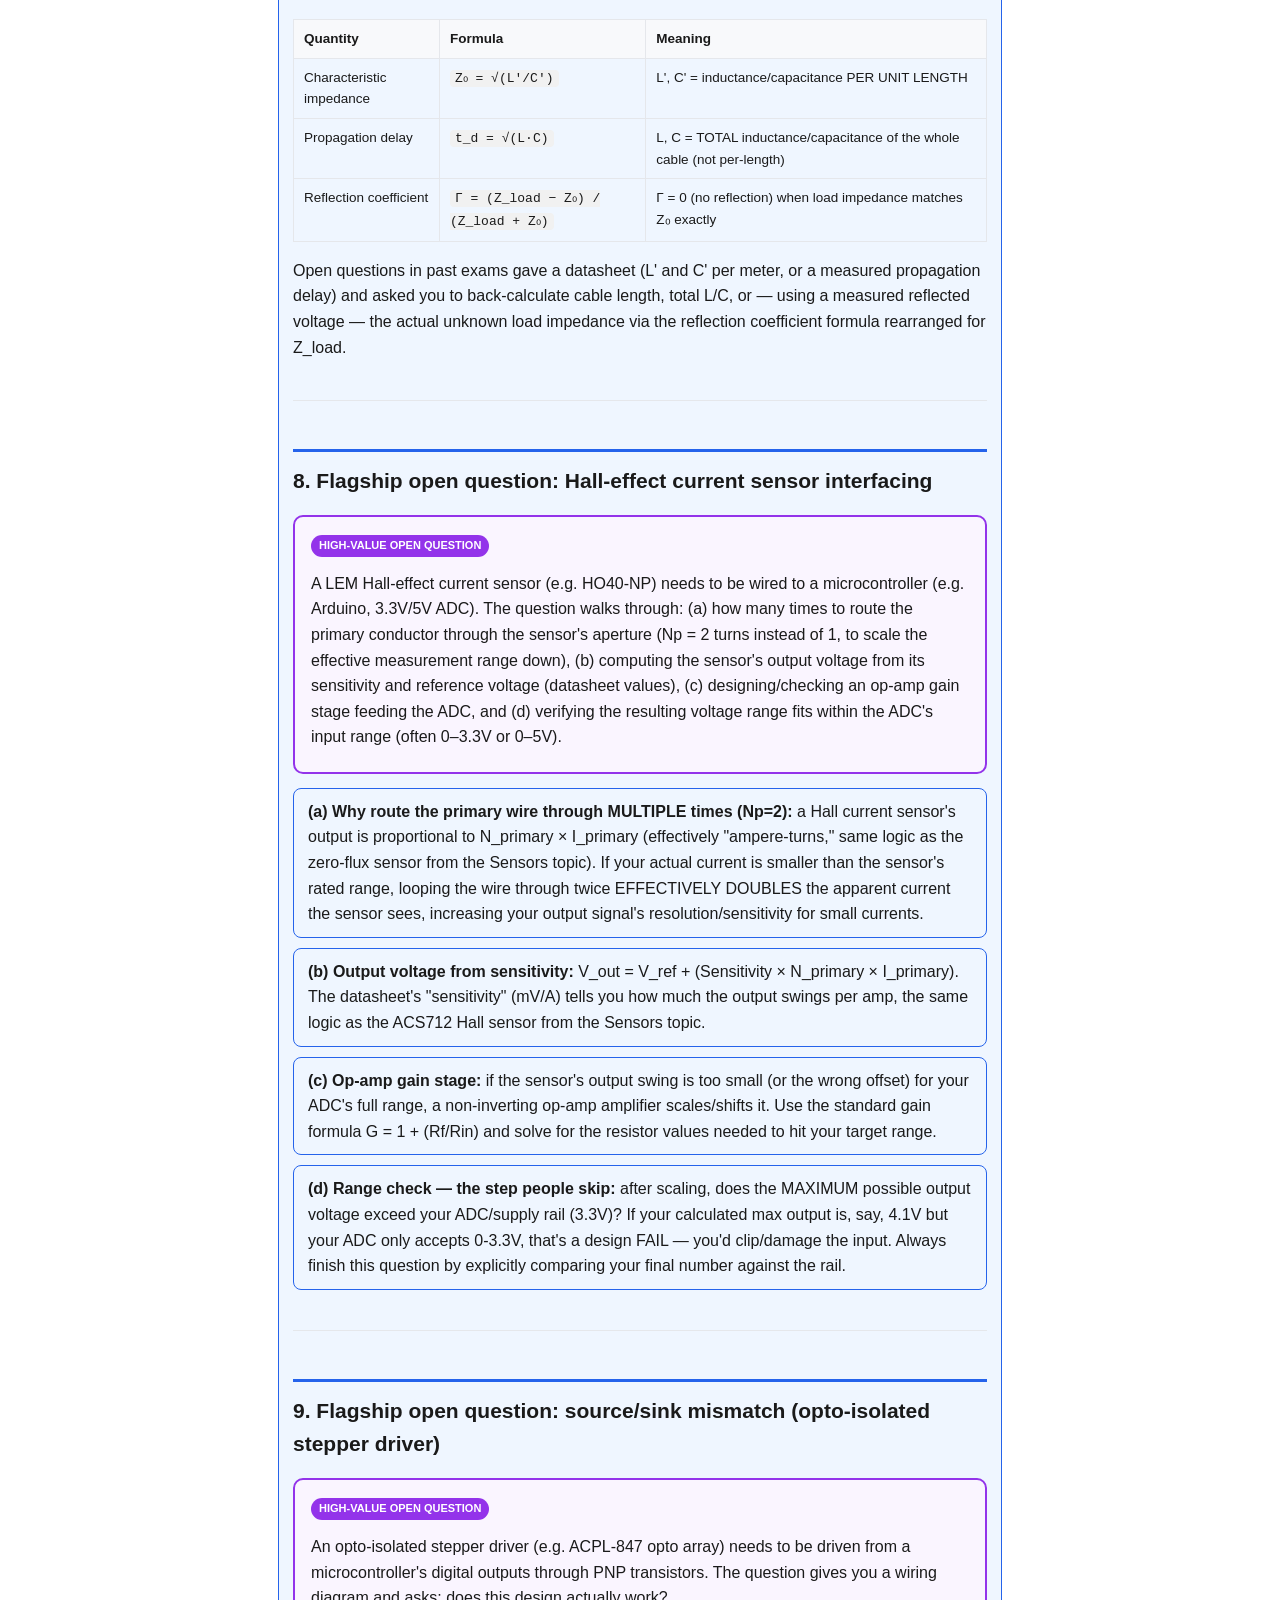
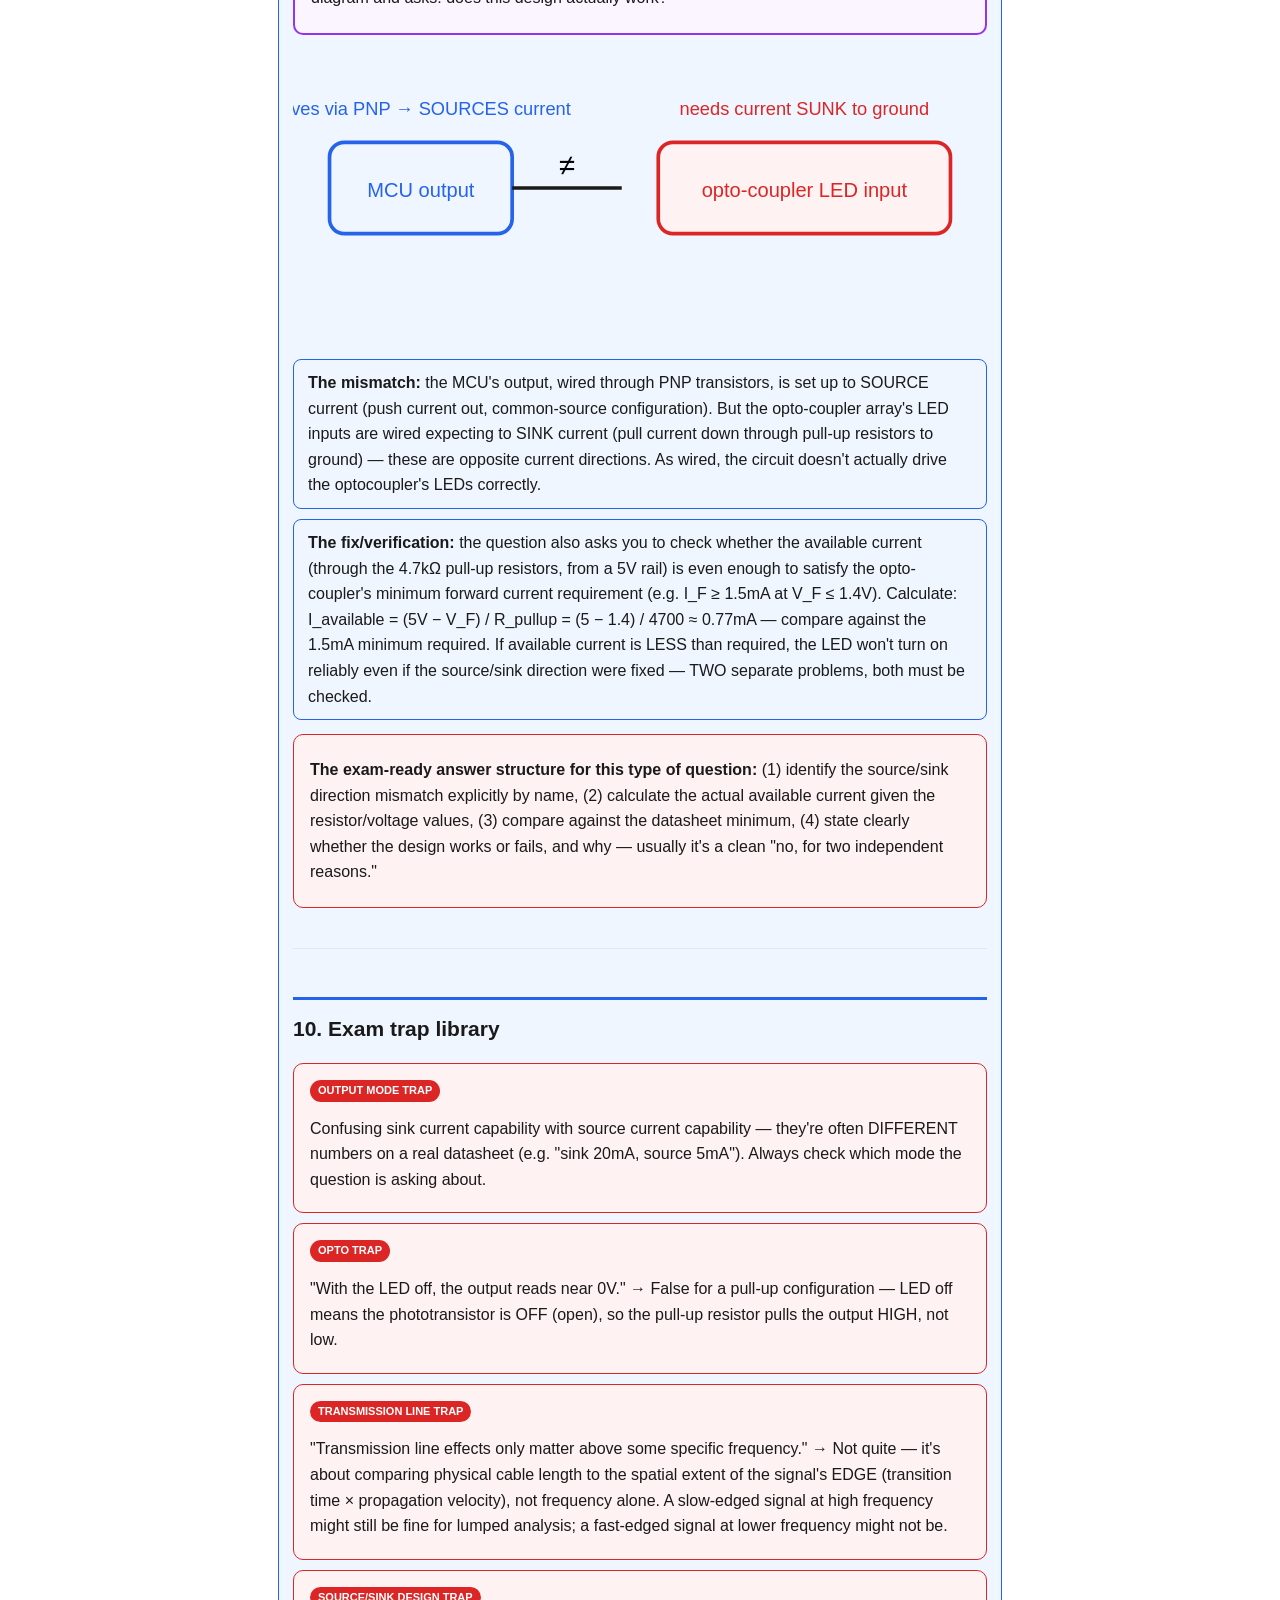
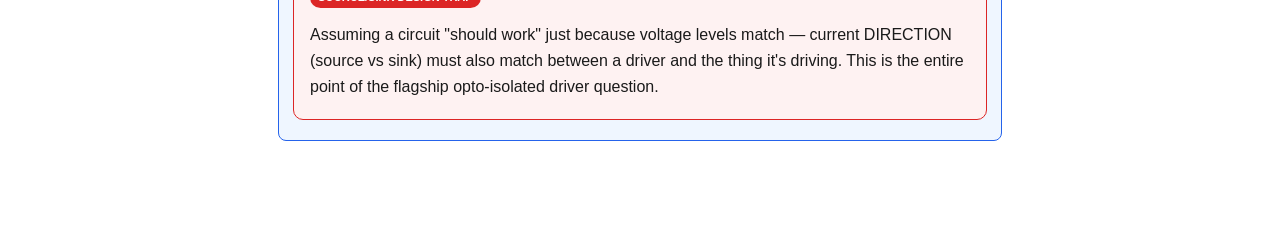
==== commit ae2db3db: "Fix digital input diagram: correct topology and proper diode symbols matching Maxon EPOS datasheet" ====
--- a/interfacing-notes.html
+++ b/interfacing-notes.html
@@ -64,36 +64,64 @@
 
 <!-- ============================================================ -->
 <h2 id="input">1. Digital input protection circuit</h2>
-<div class="diagram">
-<svg viewBox="0 0 420 220" xmlns="http://www.w3.org/2000/svg">
-<text x="20" y="20" font-size="11" fill="#555">input pin</text>
-<line x1="20" y1="100" x2="80" y2="100" stroke="#1a1a1a" stroke-width="2"/>
-<path d="M 80,85 l10,15 l-20,0 z" fill="none" stroke="#1a1a1a" stroke-width="2"/>
-<rect x="60" y="100" width="40" height="16" fill="none" stroke="#1a1a1a" stroke-width="2"/>
-<text x="80" y="135" text-anchor="middle" font-size="10">22k series R</text>
-<line x1="100" y1="108" x2="160" y2="108" stroke="#1a1a1a" stroke-width="2"/>
-<line x1="160" y1="40" x2="160" y2="60" stroke="#dc2626" stroke-width="2"/>
-<path d="M 155,55 l5,10 l5,-10 z" fill="#dc2626"/>
-<line x1="160" y1="60" x2="160" y2="108" stroke="#dc2626" stroke-width="2"/>
-<text x="165" y="45" font-size="10" fill="#dc2626">+3.3V</text>
-<line x1="160" y1="108" x2="160" y2="160" stroke="#2563eb" stroke-width="2"/>
-<path d="M 155,150 l5,10 l5,-10 z" fill="#2563eb"/>
-<line x1="160" y1="160" x2="160" y2="180" stroke="#2563eb" stroke-width="2"/>
-<text x="165" y="195" font-size="10" fill="#2563eb">GND</text>
-<rect x="195" y="98" width="40" height="20" fill="none" stroke="#1a1a1a" stroke-width="2"/>
-<text x="215" y="135" text-anchor="middle" font-size="10">22k pull-down</text>
-<line x1="215" y1="118" x2="215" y2="180" stroke="#1a1a1a" stroke-width="2"/>
-<line x1="160" y1="108" x2="280" y2="108" stroke="#1a1a1a" stroke-width="2"/>
-<line x1="280" y1="95" x2="280" y2="120" stroke="#1a1a1a" stroke-width="2"/>
-<line x1="280" y1="108" x2="310" y2="108" stroke="#1a1a1a" stroke-width="2"/>
-<text x="285" y="90" font-size="9">10nF</text>
-<rect x="310" y="85" width="70" height="45" rx="6" fill="#eff6ff" stroke="#2563eb" stroke-width="2"/>
-<text x="345" y="112" text-anchor="middle" font-size="10" fill="#2563eb">Schmitt</text>
-<line x1="380" y1="108" x2="410" y2="108" stroke="#1a1a1a" stroke-width="2"/>
-</svg>
-</div>
-<p>The two diodes (one pointing toward +3.3V, one toward GND) are <b>clamping/protection diodes</b>. If the input voltage tries to rise above +3.3V + (diode drop), the top diode conducts and clamps it. If it tries to go below 0V − (diode drop), the bottom diode conducts. This protects the sensitive logic input from overvoltage spikes, ESD, or wiring mistakes.</p>
-<div class="step">The series resistor (22k) limits the current that flows through those clamp diodes during a fault, protecting them from burning out. The pull-down resistor sets a known default (logic LOW) when nothing is connected. The 10nF capacitor + the resistors form a simple low-pass filter, removing high-frequency noise before the signal reaches the Schmitt trigger buffer.</div>
+<div class="box amber">
+<p><b>This is the actual Maxon EPOS "Digital Input 1" circuit</b> (from MCBEDS4_2023_2024_interfacing.pdf, p.6 — and the exact circuit in exam Q7). Real datasheet specs: input voltage range 0...24VDC, max ±30VDC (way more than the 3.3V logic level — that gap is exactly why protection is needed), logic 0 &lt; 0.7V, logic 1 &gt; 2.4V, input resistance ~22kΩ (below 3.3V) / ~11kΩ (above 3.3V), switching delay &lt; 300µs.</p>
+</div>
+<div class="diagram">
+<svg viewBox="0 0 420 260" xmlns="http://www.w3.org/2000/svg">
+<text x="20" y="20" font-size="11" fill="#555">DigIN1 (J1/1)</text>
+<line x1="20" y1="140" x2="90" y2="140" stroke="#1a1a1a" stroke-width="2"/>
+
+<!-- pull-down resistor, right at the input -->
+<line x1="90" y1="140" x2="90" y2="155" stroke="#1a1a1a" stroke-width="2"/>
+<rect x="80" y="155" width="20" height="35" fill="none" stroke="#1a1a1a" stroke-width="2"/>
+<text x="90" y="207" text-anchor="middle" font-size="10">22k</text>
+<text x="90" y="219" text-anchor="middle" font-size="10">pull-down</text>
+<line x1="90" y1="190" x2="90" y2="225" stroke="#1a1a1a" stroke-width="2"/>
+<text x="90" y="240" text-anchor="middle" font-size="10">GND</text>
+
+<!-- series resistor -->
+<line x1="90" y1="140" x2="120" y2="140" stroke="#1a1a1a" stroke-width="2"/>
+<rect x="120" y="132" width="40" height="16" fill="none" stroke="#1a1a1a" stroke-width="2"/>
+<text x="140" y="120" text-anchor="middle" font-size="10">22k series R</text>
+<line x1="160" y1="140" x2="195" y2="140" stroke="#1a1a1a" stroke-width="2"/>
+
+<!-- capacitor branch -->
+<line x1="195" y1="140" x2="195" y2="160" stroke="#1a1a1a" stroke-width="2"/>
+<line x1="183" y1="160" x2="207" y2="160" stroke="#1a1a1a" stroke-width="3"/>
+<line x1="183" y1="167" x2="207" y2="167" stroke="#1a1a1a" stroke-width="3"/>
+<text x="195" y="150" text-anchor="middle" font-size="9">10nF</text>
+<line x1="195" y1="167" x2="195" y2="225" stroke="#1a1a1a" stroke-width="2"/>
+<text x="195" y="240" text-anchor="middle" font-size="10">GND</text>
+
+<line x1="195" y1="140" x2="245" y2="140" stroke="#1a1a1a" stroke-width="2"/>
+
+<!-- top diode: anode at node (bottom), cathode at +3V3 (top) -->
+<line x1="245" y1="140" x2="245" y2="110" stroke="#dc2626" stroke-width="2"/>
+<polygon points="235,110 255,110 245,90" fill="none" stroke="#dc2626" stroke-width="2"/>
+<line x1="233" y1="88" x2="257" y2="88" stroke="#dc2626" stroke-width="2.5"/>
+<line x1="245" y1="88" x2="245" y2="55" stroke="#dc2626" stroke-width="2"/>
+<text x="252" y="50" font-size="11" fill="#dc2626">+3V3</text>
+
+<!-- bottom diode: anode at node (top), cathode at GND (bottom) -->
+<line x1="245" y1="140" x2="245" y2="170" stroke="#2563eb" stroke-width="2"/>
+<polygon points="235,170 255,170 245,190" fill="none" stroke="#2563eb" stroke-width="2"/>
+<line x1="233" y1="192" x2="257" y2="192" stroke="#2563eb" stroke-width="2.5"/>
+<line x1="245" y1="192" x2="245" y2="225" stroke="#2563eb" stroke-width="2"/>
+<text x="245" y="240" text-anchor="middle" font-size="10" fill="#2563eb">GND</text>
+
+<line x1="245" y1="140" x2="300" y2="140" stroke="#1a1a1a" stroke-width="2"/>
+<rect x="300" y="113" width="70" height="54" rx="6" fill="#eff6ff" stroke="#2563eb" stroke-width="2"/>
+<text x="335" y="144" text-anchor="middle" font-size="10" fill="#2563eb">Schmitt</text>
+<line x1="370" y1="140" x2="400" y2="140" stroke="#1a1a1a" stroke-width="2"/>
+</svg>
+</div>
+<p>The two diodes are <b>clamping/protection diodes</b>, drawn with the standard triangle (anode) + bar (cathode) diode symbol — not Zeners, just ordinary silicon diodes. Each one's triangle points TOWARD the rail it clamps to:</p>
+<div class="step"><b>Top diode:</b> anode at the signal node, cathode at +3V3. It conducts (turns on) only once the node tries to rise above roughly +3.3V + 0.7V ≈ 4.0V, shunting the excess current up into the +3.3V rail and holding the node near 4.0V.</div>
+<div class="step"><b>Bottom diode:</b> anode at the signal node, cathode at GND. It conducts only once the node tries to drop below roughly −0.7V, shunting current down to ground and holding the node near −0.7V.</div>
+<p>Both diodes are OFF — doing nothing at all — for the entire normal signal range. They only "wake up" during a genuine fault, which is exactly why this circuit can safely accept an input up to ±30V (per the datasheet) while still protecting a 3.3V logic buffer.</p>
+<div class="step"><b>Why the pull-down sits right at the input, before the series resistor:</b> it sets a known default (logic LOW) whenever nothing is plugged into J1/1, and being directly at the input (not buried behind the series resistor) is exactly why the datasheet's "input resistance ≈ 22kΩ below 3.3V" matches the pull-down value alone — below 3.3V the diodes are off, so almost no current flows down the series-R path, and the pull-down resistor dominates what an external source "feels" as the input's resistance.</div>
+<div class="step"><b>Series resistor (22k):</b> limits how much current can flow into the clamp diodes during a fault, protecting them from burning out, and also forms a simple RC low-pass filter together with the 10nF capacitor — removing high-frequency noise before the signal reaches the Schmitt trigger buffer.</div>
 
 <hr>
 <!-- ============================================================ -->
